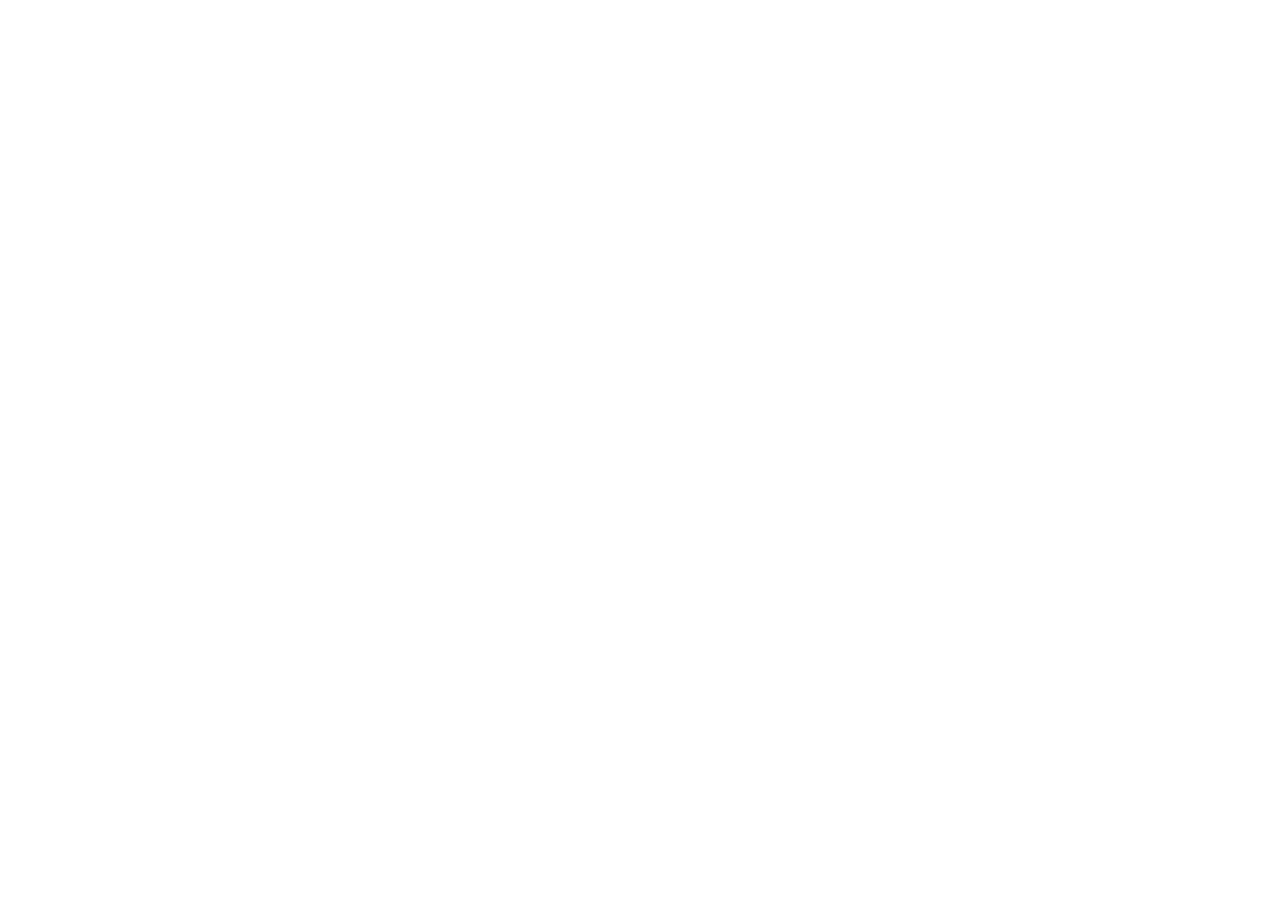
==== index.html @ 3f128efb "Add files via upload" ====
<!doctype html>
<html lang="en">
  <head>
    <meta charset="utf-8" />
    <meta name="viewport" content="width=device-width, initial-scale=1" />
    <title>Maine Action Wrestling — Writer Dashboard</title>
    <link rel="icon" type="image/x-icon" href="../favicon.ico?v=maw-logo-v4" />
    <link rel="apple-touch-icon" href="../favicon.png?v=maw-logo-v4" />
  </head>
  <body>
    <script>window.CMS_MANUAL_INIT = true;</script>
    <script src="https://unpkg.com/decap-cms@^3.0.0/dist/decap-cms.js"></script>
    <script>
      CMS.init({ config: {
        backend: { name: 'git-gateway', branch: 'main' },
        media_folder: 'assets/uploads',
        public_folder: '/assets/uploads',
        collections: [{
          name: 'articles', label: 'Articles', files: [{
            label: 'Published articles', name: 'articles', file: 'data/articles.json', fields: [{
              label: 'Articles', name: 'articles', widget: 'list', fields: [
                { label: 'Title', name: 'title', widget: 'string' },
                { label: 'Web address', name: 'slug', widget: 'string' },
                { label: 'Date', name: 'date', widget: 'datetime', format: 'YYYY-MM-DD', time_format: false },
                { label: 'Category', name: 'category', widget: 'string' },
                { label: 'Summary', name: 'excerpt', widget: 'text' },
                { label: 'Article', name: 'body', widget: 'markdown' }
              ]
            }]
          }]
        }]
      }});
    </script>
  </body>
</html>
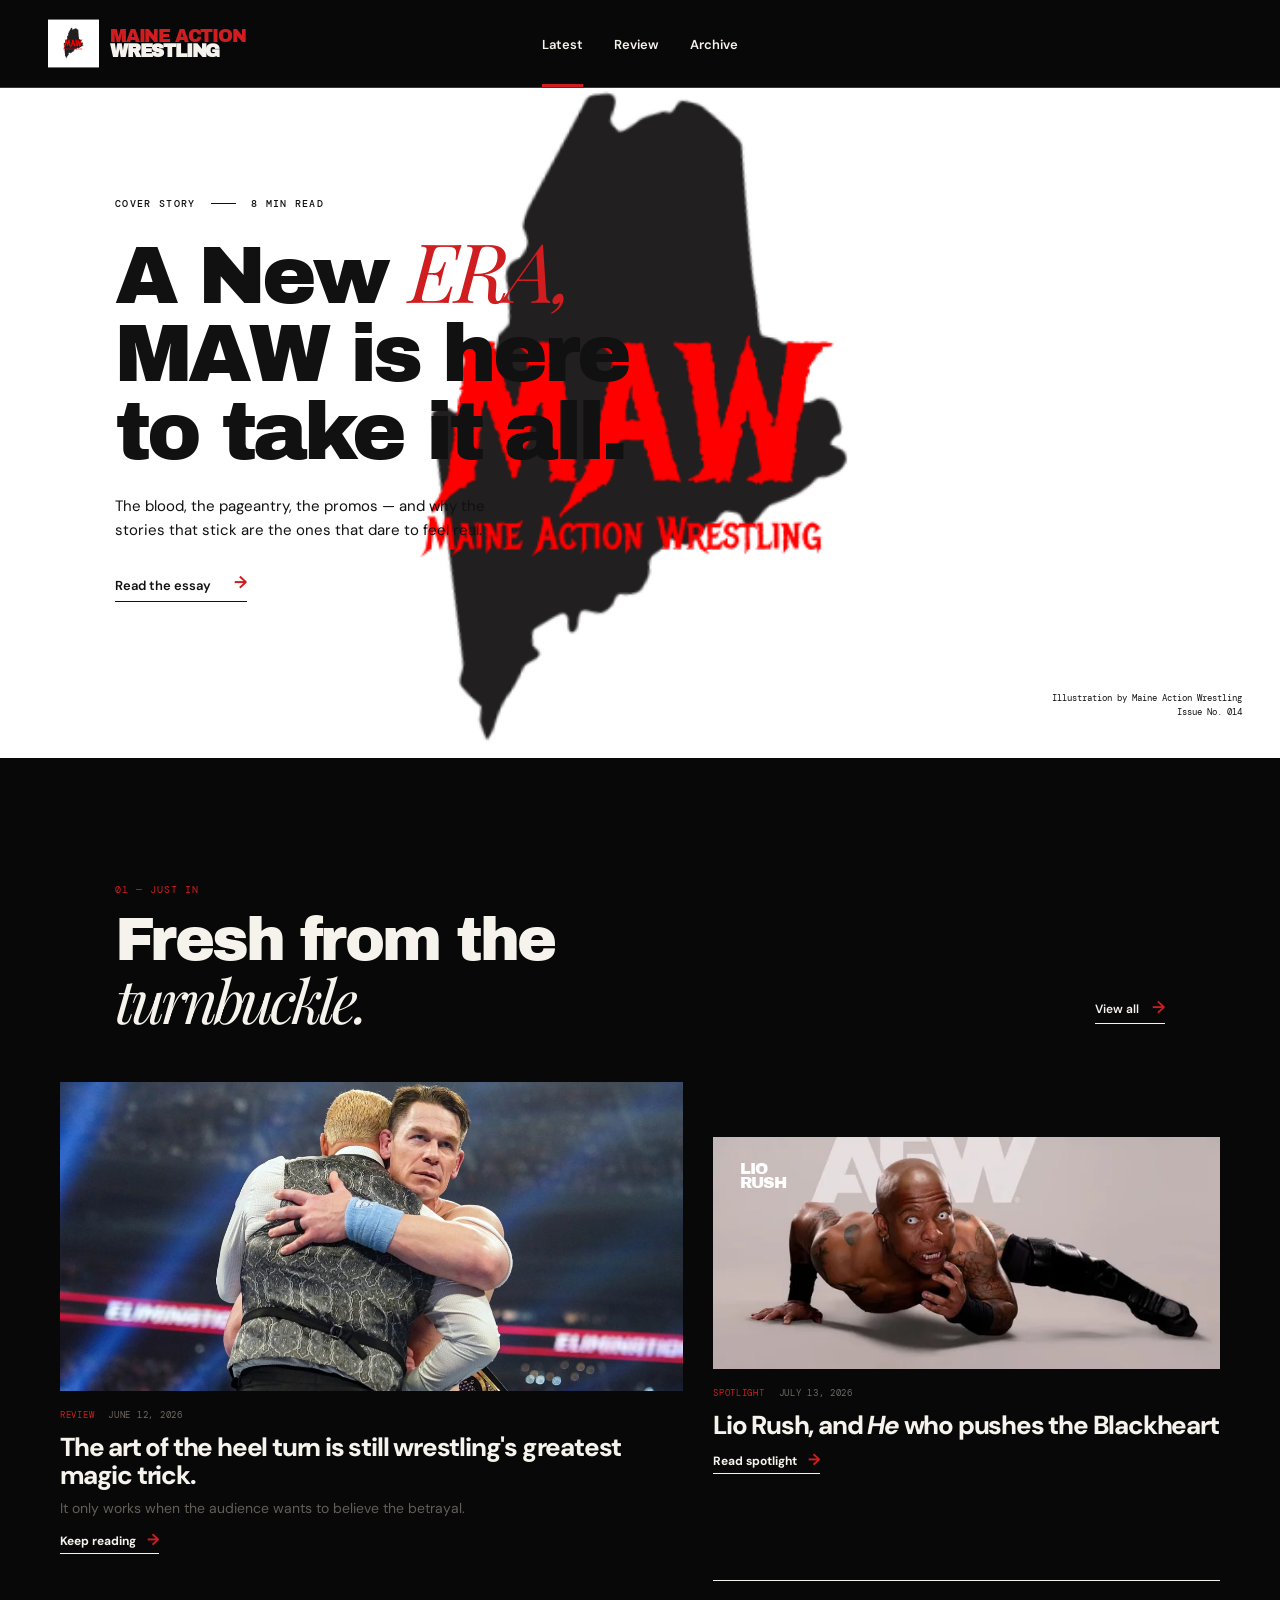
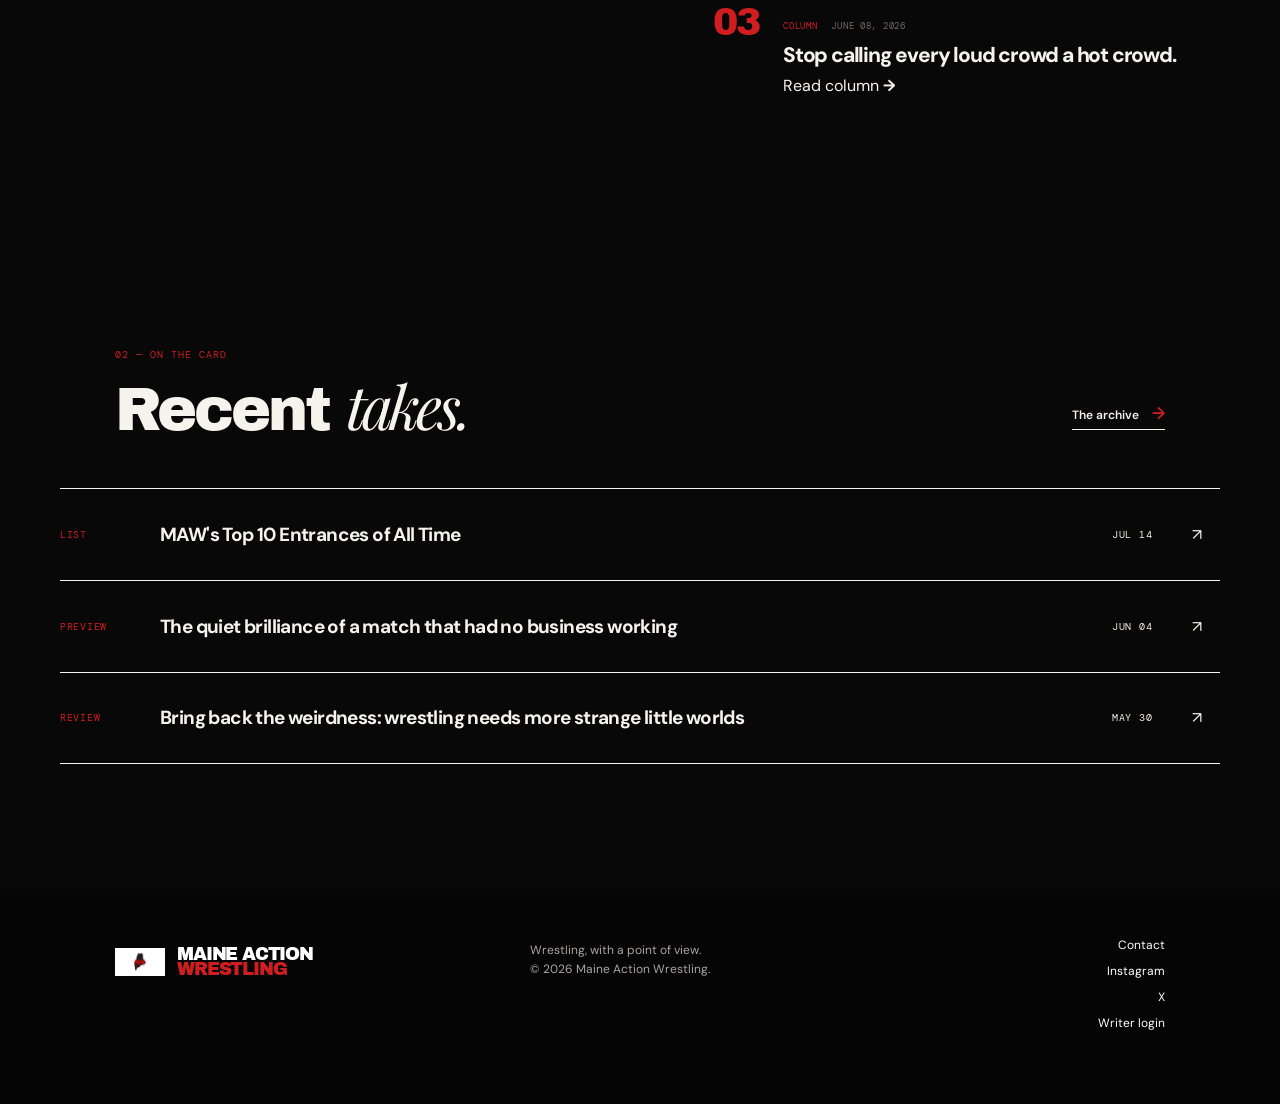
==== commit ffa91d65: "Add files via upload" ====
--- a/index.html
+++ b/index.html
@@ -1,35 +1,91 @@
 <!doctype html>
 <html lang="en">
   <head>
-    <meta charset="utf-8" />
-    <meta name="viewport" content="width=device-width, initial-scale=1" />
-    <title>Maine Action Wrestling — Writer Dashboard</title>
-    <link rel="icon" type="image/x-icon" href="../favicon.ico?v=maw-logo-v4" />
-    <link rel="apple-touch-icon" href="../favicon.png?v=maw-logo-v4" />
+    <meta charset="UTF-8" />
+    <meta name="viewport" content="width=device-width, initial-scale=1.0" />
+    <meta name="description" content="Maine Action Wrestling, a home for wrestling opinions, reactions, and long-form stories." />
+    <title>Maine Action Wrestling — Wrestling, with a point of view.</title>
+    <link rel="icon" type="image/x-icon" href="/favicon.ico?v=maw-logo-v4" />
+    <link rel="apple-touch-icon" href="/favicon.png?v=maw-logo-v4" />
+    <link rel="preconnect" href="https://fonts.googleapis.com" />
+    <link rel="preconnect" href="https://fonts.gstatic.com" crossorigin />
+    <link href="https://fonts.googleapis.com/css2?family=Archivo+Black&family=DM+Mono:wght@400;500&family=DM+Sans:opsz,wght@9..40,400;9..40,500;9..40,600;9..40,700&family=Playfair+Display:ital,wght@0,700;0,800;0,900;1,800&display=swap" rel="stylesheet" />
+    <script src="https://identity.netlify.com/v1/netlify-identity-widget.js"></script>
+    <link rel="stylesheet" href="style.css" />
   </head>
   <body>
-    <script>window.CMS_MANUAL_INIT = true;</script>
-    <script src="https://unpkg.com/decap-cms@^3.0.0/dist/decap-cms.js"></script>
+    <header class="site-header">
+      <a class="brand" href="#top" aria-label="Maine Action Wrestling home"><span class="logo-frame"><img src="maine-action-wrestling-logo.png" alt="Maine Action Wrestling logo" /></span><span>MAINE ACTION<br><b>WRESTLING</b></span></a>
+      <nav aria-label="Primary navigation">
+        <a class="active" href="#latest">Latest</a>
+        <a href="#review">Review</a>
+        <a href="articles.html">Archive</a>
+      </nav>
+      <button class="menu-btn" aria-label="Open menu"><span></span><span></span></button>
+    </header>
+
+    <main id="top">
+      <section class="hero" id="latest">
+        <div class="hero-art" aria-hidden="true">
+          <img class="hero-logo" src="maine-action-wrestling-logo.png" alt="" />
+          <div class="lights light-one"></div><div class="lights light-two"></div><div class="lights light-three"></div>
+          <div class="crowd"></div><div class="ring-rope rope-one"></div><div class="ring-rope rope-two"></div><div class="ring-rope rope-three"></div>
+          <div class="wrestler"><div class="head"></div><div class="body"></div><div class="arm arm-left"></div><div class="arm arm-right"></div></div>
+          <div class="hero-stamp">MAW<br><small>EST.<br>2024</small></div>
+        </div>
+        <div class="hero-copy">
+          <p class="eyebrow">Cover Story <span></span> 8 min read</p>
+        <h1>A New <em>ERA,</em><br>MAW is here<br>to take it all.</h1>
+          <p class="dek">The blood, the pageantry, the promos — and why the stories that stick are the ones that dare to feel real.</p>
+          <a class="read-link" href="#story">Read the essay <b>→</b></a>
+        </div>
+        <p class="photo-note">Illustration by Maine Action Wrestling<br>Issue No. 014</p>
+      </section>
+
+      <section class="section-head" id="review"><p>01 — JUST IN</p><h2>Fresh from the<br><em>turnbuckle.</em></h2><a href="#archive">View all <span>→</span></a></section>
+      <section class="story-grid" id="story">
+        <article class="story-card large-card">
+          <div class="card-image review-image"><img src="cena-review.webp" alt="John Cena embracing Cody Rhodes" /></div>
+          <div class="article-meta"><span>Review</span><span>June 12, 2026</span></div>
+          <h3>The art of the heel turn is still wrestling's greatest magic trick.</h3>
+          <p>It only works when the audience wants to believe the betrayal.</p>
+          <a href="#read">Keep reading <b>→</b></a>
+        </article>
+        <article class="story-card feature-card">
+          <div class="card-image reaction-image"><span class="image-label">LIO<br>RUSH</span><img src="lio-rush.webp" alt="Lio Rush" /></div>
+          <div class="article-meta"><span>Spotlight</span><span>July 13, 2026</span></div>
+          <h3><a href="article.html?article=Lio-Rush-and-He-who-pushes-the-Blackheart" style="color:inherit;text-decoration:none">Lio Rush, and <em>He</em> who pushes the Blackheart</a></h3>
+          <a href="article.html?article=Lio-Rush-and-He-who-pushes-the-Blackheart">Read spotlight <b>→</b></a>
+        </article>
+        <article class="story-card list-card">
+          <div class="number">03</div>
+          <div><div class="article-meta"><span>Column</span><span>June 08, 2026</span></div><h3>Stop calling every loud crowd a hot crowd.</h3><a href="#read">Read column <b>→</b></a></div>
+        </article>
+      </section>
+
+      <section class="section-head recent-head" id="archive"><p>02 — ON THE CARD</p><h2>Recent <em>takes.</em></h2><a href="articles.html">The archive <span>→</span></a></section>
+      <section class="recent-list">
+      <article><span class="tag">LIST</span><h3>MAW's Top 10 Entrances of All Time</h3><span class="date">JUL 14</span><a href="#read">↗</a></article>
+        <article><span class="tag">PREVIEW</span><h3>The quiet brilliance of a match that had no business working</h3><span class="date">JUN 04</span><a href="#read">↗</a></article>
+        <article><span class="tag">REVIEW</span><h3>Bring back the weirdness: wrestling needs more strange little worlds</h3><span class="date">MAY 30</span><a href="#read">↗</a></article>
+      </section>
+    </main>
+    <footer>
+      <div class="footer-brand"><a class="footer-logo-link" href="#top" aria-label="Back to the top"><img src="maine-action-wrestling-logo.png" alt="Maine Action Wrestling logo" /></a><a href="#top" aria-label="Back to the top">MAINE ACTION<br><span>WRESTLING</span></a></div>
+      <p>Wrestling, with a point of view.<br>© 2026 Maine Action Wrestling.</p>
+      <div><a href="mailto:maineactionwrestling@gmail.com">Contact</a><a href="https://www.instagram.com/maineactionwrestling/" target="_blank" rel="noopener noreferrer">Instagram</a><a href="https://x.com/MaineAWrestling" target="_blank" rel="noopener noreferrer">X</a><a href="admin/">Writer login</a></div>
+    </footer>
+    <script src="script.js"></script>
     <script>
-      CMS.init({ config: {
-        backend: { name: 'git-gateway', branch: 'main' },
-        media_folder: 'assets/uploads',
-        public_folder: '/assets/uploads',
-        collections: [{
-          name: 'articles', label: 'Articles', files: [{
-            label: 'Published articles', name: 'articles', file: 'data/articles.json', fields: [{
-              label: 'Articles', name: 'articles', widget: 'list', fields: [
-                { label: 'Title', name: 'title', widget: 'string' },
-                { label: 'Web address', name: 'slug', widget: 'string' },
-                { label: 'Date', name: 'date', widget: 'datetime', format: 'YYYY-MM-DD', time_format: false },
-                { label: 'Category', name: 'category', widget: 'string' },
-                { label: 'Summary', name: 'excerpt', widget: 'text' },
-                { label: 'Article', name: 'body', widget: 'markdown' }
-              ]
-            }]
-          }]
-        }]
-      }});
+      if (window.netlifyIdentity) {
+        window.netlifyIdentity.on('init', user => {
+          if (!user) {
+            window.netlifyIdentity.on('login', () => {
+              document.location.href = '/admin/';
+            });
+          }
+        });
+      }
     </script>
   </body>
 </html>
--- a/style.css
+++ b/style.css
@@ -0,0 +1,43 @@
+:root { --ink:#f6f3ed; --paper:#080808; --red:#cf1d20; --blue:#111111; --line:#3a3a3a; --mono:'DM Mono', monospace; --sans:'DM Sans', sans-serif; --display:'Archivo Black', sans-serif; --serif:'Playfair Display', serif; }
+.brand { display:flex; align-items:center; gap:11px; }
+.logo-frame { width:51px; height:51px; overflow:hidden; display:grid; place-items:center; }
+.brand img { width:51px; height:51px; object-fit:contain; transform:scale(1.65); }
+.brand b { color:var(--ink); }
+.footer-brand { display:flex; align-items:center; gap:12px; }
+.footer-logo-link { display:block; line-height:0; }
+.footer-brand img { width:50px; height:50px; object-fit:contain; }
+.article-header { max-width:1160px; }
+.back-link { font-size:13px; font-weight:700; border-bottom:1px solid var(--ink); padding-bottom:4px; }
+.article-index,.article-page { max-width:960px; margin:auto; padding:100px 24px 125px; }
+.article-index h1,.article-page h1 { margin:12px 0 50px; font:clamp(48px,7vw,85px)/.95 var(--display); letter-spacing:-4px; }
+.article-index h1 em { font-family:var(--serif); }
+.public-articles { border-top:2px solid var(--ink); }
+.public-article { padding:31px 0 34px; border-bottom:1px solid var(--line); }
+.public-article h2 { max-width:760px; margin:13px 0 11px; font:800 clamp(26px,4vw,43px)/1.02 var(--sans); letter-spacing:-2px; }
+.public-article>p:not(.article-meta) { max-width:590px; margin:0; color:#625e59; font-size:16px; line-height:1.5; }
+.article-page article { max-width:720px; }
+.article-page h1 { margin:15px 0 23px; }
+.article-excerpt { max-width:660px; margin:0 0 42px; font:24px/1.35 var(--serif); }
+.article-body { font-size:18px; line-height:1.7; }
+.article-body p { margin:0 0 24px; }
+.hero { background:#121212 !important; }
+.hero-art { background:radial-gradient(ellipse at 75% 43%, rgba(207,29,32,.72), transparent 24%), radial-gradient(ellipse at 55% 0%, #3a1012, transparent 45%), linear-gradient(125deg,#080808 0%,#26090b 48%,#101010 100%) !important; }
+.img-cobalt { background:linear-gradient(135deg,#050505,#471012 55%,#d0b6a5) !important; }
+.hero { background:#fff !important; color:#111 !important; }
+.hero-art { background:#fff !important; }
+.hero-art > div { display:none; }
+.hero-logo { position:absolute; inset:0; width:100%; height:100%; object-fit:contain; transform:scale(1.5); }
+.hero h1 { color:#111; }
+.hero h1 em { color:var(--red); }
+.hero .dek { color:#111; }
+.hero .read-link { color:#111; }
+.photo-note { color:#111 !important; }
+* { box-sizing:border-box; } html { scroll-behavior:smooth; } body { margin:0; background:var(--paper); color:var(--ink); font-family:var(--sans); } a { color:inherit; text-decoration:none; } .top-ticker { background:var(--ink); color:#fff; height:32px; display:flex; align-items:center; justify-content:center; gap:13px; font:10px var(--mono); letter-spacing:.11em; } .ticker-dot { width:6px; height:6px; border-radius:50%; background:var(--red); }
+.site-header { height:88px; max-width:1400px; margin:auto; display:flex; align-items:center; justify-content:space-between; padding:0 48px; border-bottom:1px solid var(--line); position:relative; } .brand,.footer-brand { font:18px/.82 var(--display); letter-spacing:-1.2px; position:relative; } .brand span,.footer-brand span { color:var(--red); } .brand i { display:inline-block; width:6px; height:6px; margin:0 0 13px 2px; background:var(--blue); border-radius:50%; } nav { display:flex; gap:31px; position:absolute; left:50%; transform:translateX(-50%); } nav a { padding:35px 0 31px; font-size:13px; font-weight:600; } nav a.active { border-bottom:3px solid var(--red); } .subscribe-btn { border:0; background:var(--red); color:#fff; padding:12px 17px; font:600 12px var(--sans); cursor:pointer; } .subscribe-btn span { font-size:16px; margin-left:10px; } .menu-btn { display:none; }
+.hero { height:670px; max-width:1400px; margin:auto; position:relative; overflow:hidden; background:#151324; color:#fff; } .hero-art { position:absolute; inset:0; overflow:hidden; background:radial-gradient(ellipse at 75% 43%, rgba(244,49,60,.65), transparent 24%), radial-gradient(ellipse at 55% 0%, #5d256b, transparent 45%), linear-gradient(125deg,#14122e 0%,#25112c 48%,#120f21 100%); } .lights { position:absolute; width:60%; height:55%; filter:blur(28px); opacity:.8; transform:rotate(-25deg); } .light-one { left:28%; top:-31%; background:linear-gradient(transparent 30%, rgba(245,65,37,.7)); } .light-two { left:51%; top:5%; background:linear-gradient(transparent 30%, rgba(94,70,255,.55)); } .light-three { right:-20%; top:10%; background:linear-gradient(transparent 35%, rgba(231,52,52,.55)); transform:rotate(30deg); } .crowd { position:absolute; bottom:0; height:38%; width:100%; background:radial-gradient(ellipse at 15% 85%,#241624 0 2%,transparent 3%),radial-gradient(ellipse at 25% 76%,#301e31 0 2%,transparent 3%),radial-gradient(ellipse at 46% 87%,#332437 0 2%,transparent 3%),radial-gradient(ellipse at 80% 77%,#2d1f32 0 2%,transparent 3%),linear-gradient(0deg,#08080e,#17101b); background-size:55px 42px,70px 54px,58px 41px,64px 51px,auto; opacity:.95; } .ring-rope { position:absolute; left:-4%; width:110%; height:7px; background:linear-gradient(0deg,#dfd4d0,#fff 42%,#8a777d); transform:rotate(-2.5deg); box-shadow:0 2px 3px #0008; z-index:2; } .rope-one { top:42%; } .rope-two { top:58%; } .rope-three { top:75%; } .wrestler { position:absolute; right:24%; bottom:9%; width:200px; height:420px; z-index:1; filter:drop-shadow(17px 11px 11px #000a); } .head { position:absolute; width:75px; height:94px; border-radius:43% 43% 38% 40%; left:59px; top:0; background:linear-gradient(90deg,#241627,#e58877 70%,#5e2633); } .body { position:absolute; width:145px; height:260px; left:25px; top:77px; border-radius:47% 53% 15% 17%; background:linear-gradient(90deg,#17131c,#593047 45%,#c76c63 80%,#301c2b); transform:skew(-6deg); } .arm { position:absolute; background:linear-gradient(90deg,#291827,#d17970,#512337); width:47px; height:250px; border-radius:30px; top:105px; } .arm-left { left:10px; transform:rotate(25deg); }.arm-right { right:0; transform:rotate(-33deg); } .hero-stamp { position:absolute; right:35px; top:35px; width:66px; height:66px; border:1px solid #fff8; border-radius:50%; display:grid; place-content:center; text-align:center; font:14px var(--display); line-height:.8; transform:rotate(12deg); }.hero-stamp small { font:7px var(--mono); }
+.hero-copy { position:relative; z-index:4; width:55%; padding:99px 0 0 9%; }.eyebrow { text-transform:uppercase; font:10px var(--mono); letter-spacing:.13em; font-weight:500; }.eyebrow span { display:inline-block; height:1px; width:25px; margin:0 8px 3px; background:currentColor; }.hero h1 { font:clamp(50px,6.4vw,94px)/.95 var(--display); letter-spacing:-4px; margin:21px 0 25px; }.hero h1 em,.section-head h2 em,.manifesto h2 em { font-family:var(--serif); letter-spacing:-4px; }.dek { max-width:405px; font-size:15px; line-height:1.55; color:#ede9e5; }.read-link { display:inline-flex; gap:23px; margin-top:20px; padding-bottom:7px; border-bottom:1px solid currentColor; font-size:13px; font-weight:600; }.read-link b { color:var(--red); font-size:17px; line-height:11px; }.photo-note { position:absolute; z-index:3; right:38px; bottom:30px; text-align:right; color:#fff9; font:9px/1.5 var(--mono); }
+.signal-strip { max-width:1400px; margin:auto; padding:21px 9%; display:flex; justify-content:space-between; align-items:center; border-bottom:1px solid var(--line); }.signal-strip p { margin:0; font-size:13px; }.signal-strip p b { font:10px var(--mono); color:var(--red); letter-spacing:.1em; margin-right:19px; }.signal-strip a,.section-head>a { font:600 12px var(--sans); }.signal-strip span,.section-head>a span { color:var(--red); font-size:17px; margin-left:10px; }
+.section-head { max-width:1400px; margin:0 auto; padding:115px 9% 48px; position:relative; }.section-head p { font:10px var(--mono); color:var(--red); letter-spacing:.1em; }.section-head h2 { margin:15px 0 0; font:clamp(38px,4.7vw,65px)/.98 var(--display); letter-spacing:-3px; }.section-head>a { position:absolute; right:9%; bottom:58px; border-bottom:1px solid var(--ink); padding-bottom:5px; }
+.story-grid { max-width:1160px; margin:auto; display:grid; grid-template-columns:1.18fr .96fr; gap:30px; padding-bottom:130px; }.story-card h3 { font:800 26px/1.07 var(--sans); letter-spacing:-1.2px; margin:13px 0 9px; }.story-card p { font-size:14px; color:#625e59; margin:0 0 12px; }.story-card>a { font-size:12px; font-weight:700; border-bottom:1px solid; padding-bottom:4px; }.story-card>a b { color:var(--red); font-size:16px; margin-left:8px; }.card-image { height:309px; overflow:hidden; position:relative; }.img-cobalt { background:linear-gradient(135deg,#0e1872,#2738cc 55%,#f2c5a1); }.image-label { position:absolute; z-index:2; left:27px; top:25px; color:#fff; font:16px/.9 var(--display); letter-spacing:-1px; }.abstract-face { position:absolute; width:245px; height:330px; right:14%; bottom:-47px; background:radial-gradient(ellipse at 54% 18%,#f9e5d1 0 11%,transparent 11.5%), radial-gradient(ellipse at 53% 43%,#e89166 0 28%,transparent 28.5%), linear-gradient(55deg,transparent 45%,#15133d 45% 58%,transparent 58%); border-radius:45% 45% 35% 35%; transform:rotate(-10deg); }.review-image img,.reaction-image img { width:100%; height:100%; display:block; object-fit:cover; object-position:center; }.feature-card { padding-top:55px; }.feature-card .card-image { height:232px; }.img-red { background:var(--red); }.poster-text { position:absolute; left:29px; top:34px; color:#fff; font:44px/.8 var(--display); letter-spacing:-3px; }.poster-text i { font:43px var(--serif); letter-spacing:-3px; }.stripe { width:180px; height:290px; background:var(--blue); transform:rotate(36deg); position:absolute; right:59px; top:-20px; box-shadow:38px 0 #efc12d; }.article-meta { display:flex; gap:14px; margin-top:18px; text-transform:uppercase; color:#6f6b64; font:9px var(--mono); letter-spacing:.08em; }.article-meta span:first-child { color:var(--red); }.list-card { display:flex; gap:24px; grid-column:2; border-top:1px solid var(--ink); padding-top:21px; align-self:start; }.list-card .number { color:var(--red); font:38px var(--display); letter-spacing:-2px; }.list-card h3 { font-size:21px; margin-top:12px; }
+.manifesto { background:var(--blue); color:#fff; min-height:570px; padding:112px max(9%,calc((100% - 1140px)/2)); position:relative; overflow:hidden; }.manifesto:after { content:'R'; font:600px var(--serif); color:#fff1; position:absolute; right:3%; top:-130px; }.manifesto>* { position:relative; z-index:1; }.manifesto-mark { position:absolute; left:8%; top:35px; font:150px var(--serif); color:var(--red); }.manifesto h2 { font:clamp(46px,5.5vw,79px)/.95 var(--display); letter-spacing:-4px; margin:19px 0 25px; }.manifesto>p:not(.eyebrow) { max-width:425px; font-size:16px; line-height:1.55; color:#e4e6ff; }.manifesto .read-link b { color:#ffbd3d; }.recent-head { padding-top:112px; }.recent-list { max-width:1160px; margin:auto; padding-bottom:125px; }.recent-list article { display:grid; grid-template-columns:100px 1fr 80px 28px; align-items:center; border-top:1px solid var(--ink); min-height:92px; }.recent-list article:last-child { border-bottom:1px solid var(--ink); }.tag,.date { font:10px var(--mono); letter-spacing:.07em; }.tag { color:var(--red); }.recent-list h3 { font-size:19px; letter-spacing:-.6px; margin:0; }.recent-list>a { font-size:22px; } footer { background:#050505; color:#fff; min-height:215px; padding:48px max(9%,calc((100% - 1140px)/2)); display:flex; align-items:flex-start; justify-content:space-between; } footer p { margin:4px 0 0 -170px; color:#aaa6a0; font-size:12px; line-height:1.6; } footer>div:last-child { display:flex; flex-direction:column; gap:10px; font-size:12px; text-align:right; }
+@media (max-width:800px) { .site-header { height:70px; padding:0 22px; position:relative; z-index:10; }.top-ticker { font-size:8px; }.subscribe-btn,nav { display:none; } nav.open { display:flex; position:absolute; z-index:20; top:69px; left:0; right:0; margin:0; padding:15px 24px 20px; flex-direction:column; gap:0; background:var(--paper); border-bottom:1px solid var(--line); transform:none; } nav.open a { padding:12px 0; } nav.open a.active { border-bottom:0; color:var(--red); }.menu-btn { display:block; border:0; background:transparent; width:34px; }.menu-btn span { display:block; width:22px; height:2px; background:var(--ink); margin:5px; }.hero { height:620px; }.hero-copy { padding:65px 25px; width:100%; }.hero h1 { font-size:57px; }.hero-art { opacity:.78; }.wrestler { right:-11%; transform:scale(.85); transform-origin:bottom; }.photo-note,.hero-stamp { display:none; }.signal-strip { padding:19px 24px; }.signal-strip p { max-width:210px; line-height:1.4; }.signal-strip p b { display:block; margin-bottom:7px; }.section-head { padding:75px 24px 32px; }.section-head>a { right:24px; bottom:38px; }.story-grid { display:block; padding:0 24px 80px; }.story-card { margin-bottom:49px; }.feature-card { padding-top:0; }.list-card { display:flex; }.card-image { height:270px; }.manifesto { padding:82px 24px; min-height:520px; }.manifesto-mark { left:22px; }.recent-head { padding-top:75px; }.recent-list { padding:0 24px 80px; }.recent-list article { grid-template-columns:66px 1fr 25px; gap:8px; padding:18px 0; }.recent-list .date { display:none; }.recent-list h3 { font-size:17px; } footer { padding:40px 24px; display:block; } footer p { margin:20px 0; } footer>div:last-child { text-align:left; } }
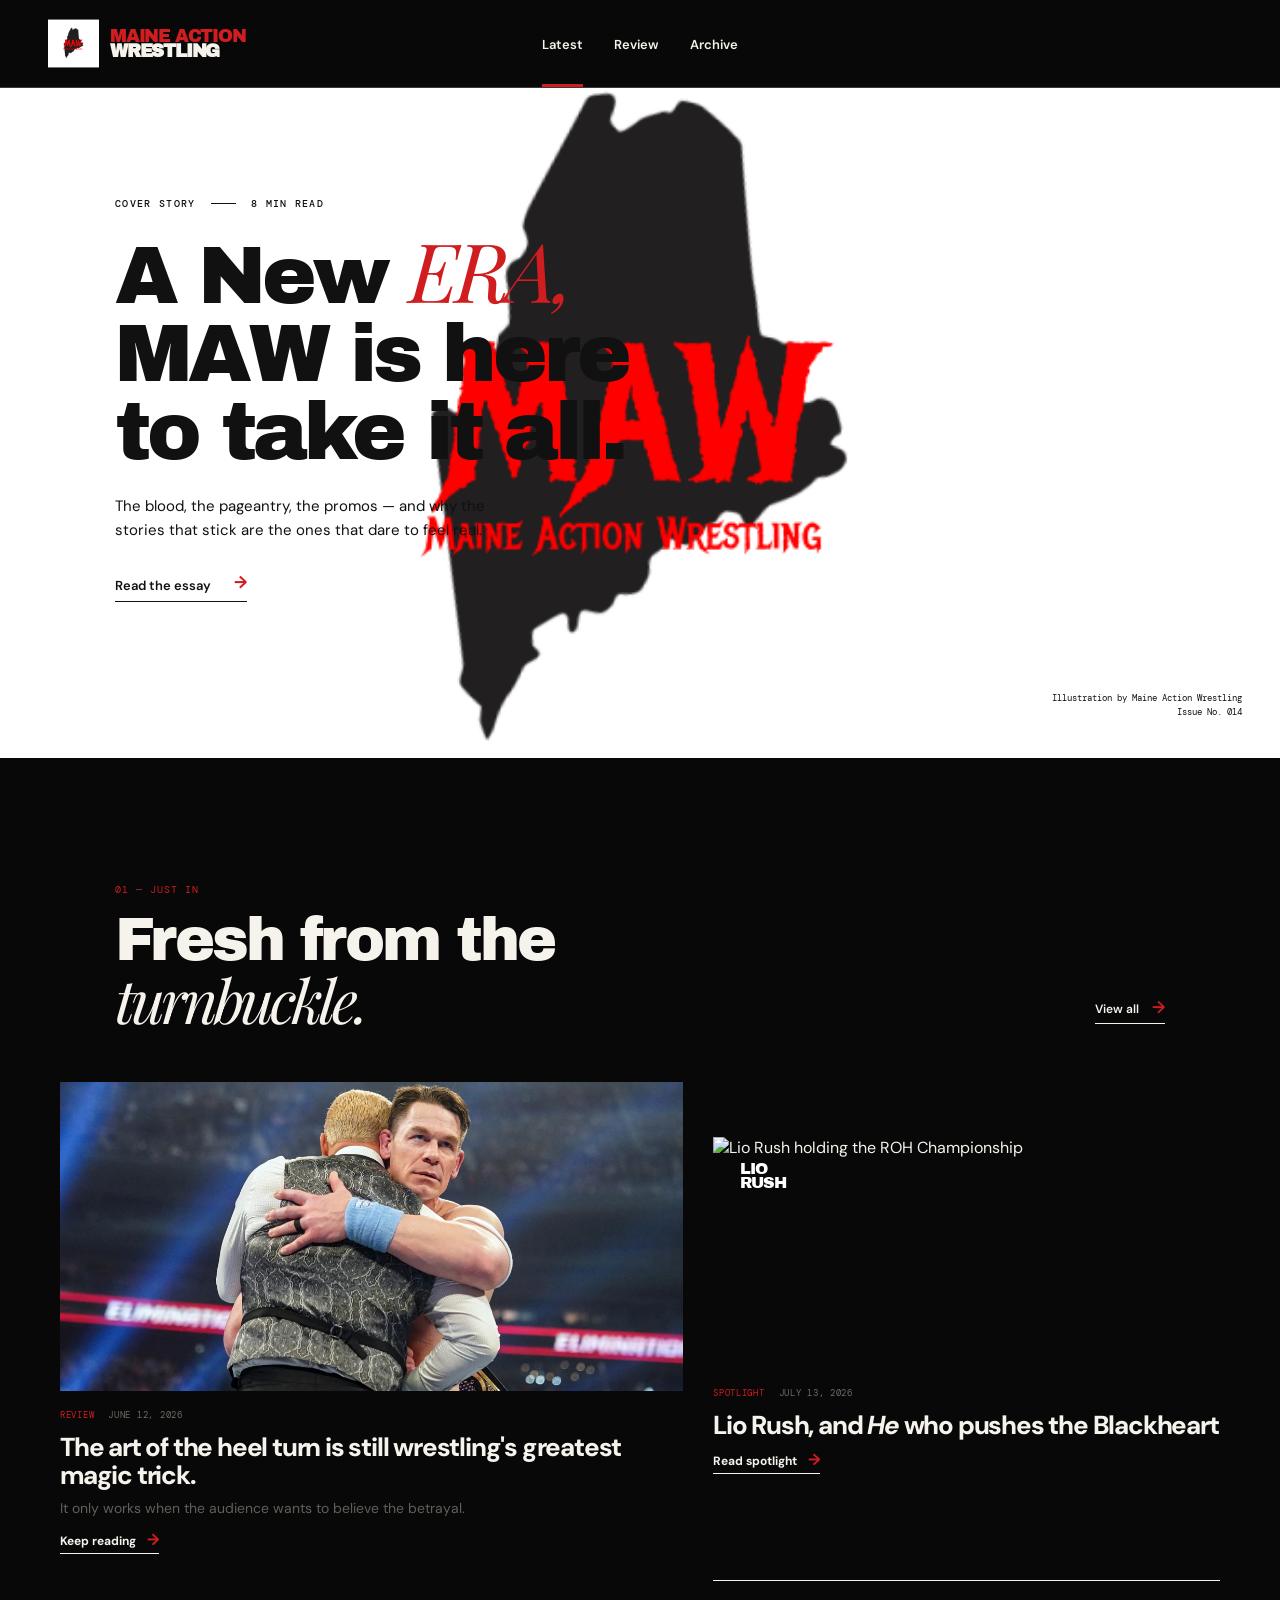
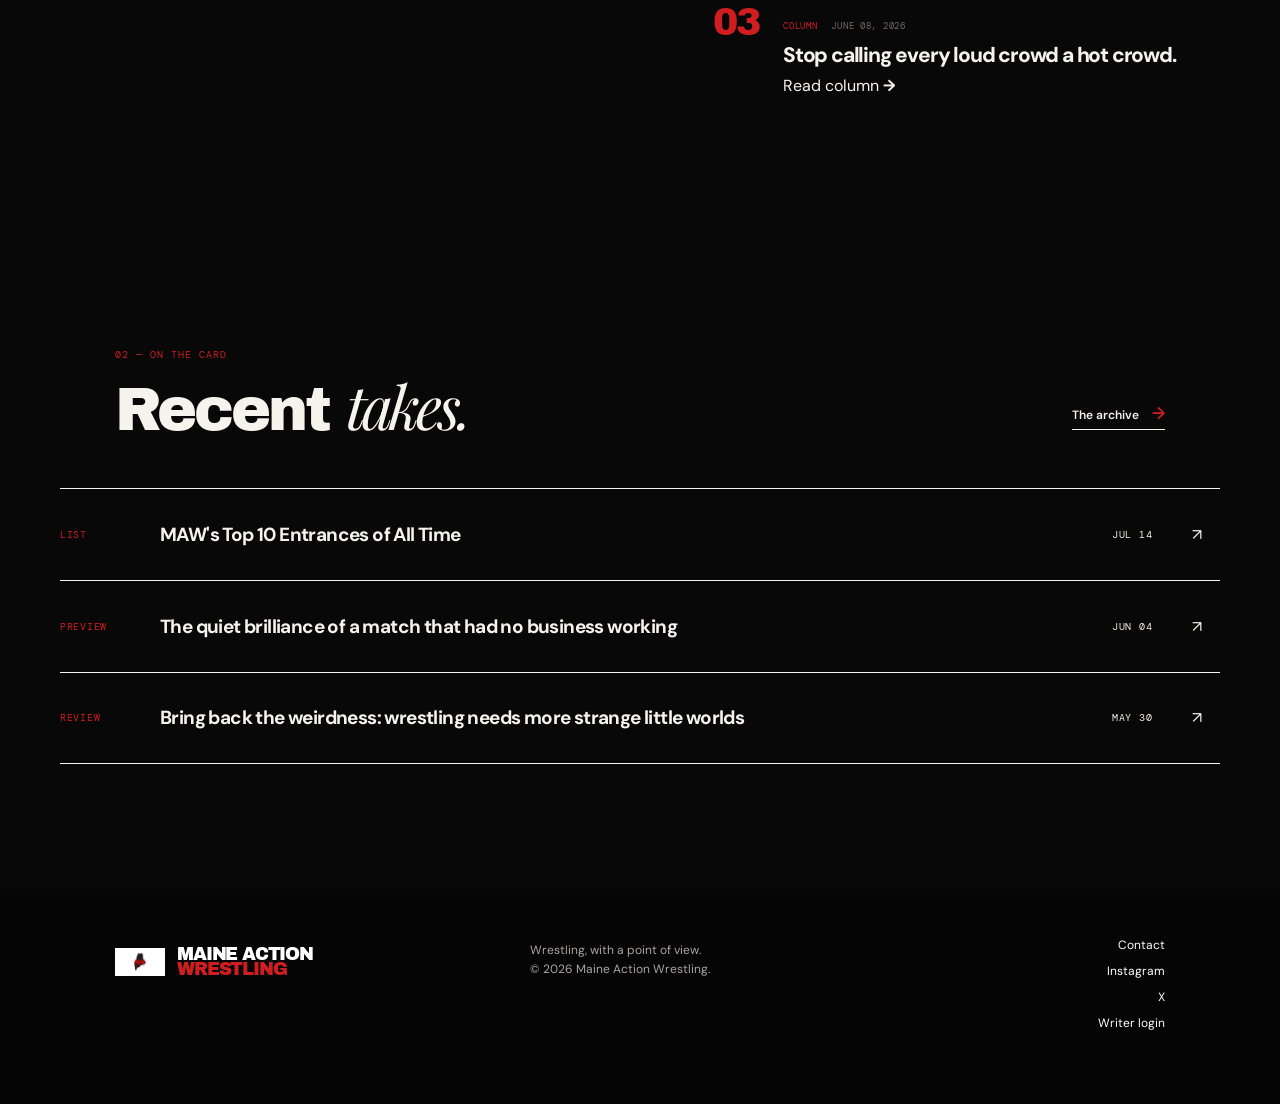
==== commit 117424f9: "Add files via upload" ====
--- a/index.html
+++ b/index.html
@@ -52,7 +52,7 @@
           <a href="#read">Keep reading <b>→</b></a>
         </article>
         <article class="story-card feature-card">
-          <div class="card-image reaction-image"><span class="image-label">LIO<br>RUSH</span><img src="lio-rush.webp" alt="Lio Rush" /></div>
+          <div class="card-image reaction-image"><span class="image-label">LIO<br>RUSH</span><img src="assets/uploads/lio-rush-spotlight.jpeg" alt="Lio Rush holding the ROH Championship" /></div>
           <div class="article-meta"><span>Spotlight</span><span>July 13, 2026</span></div>
           <h3><a href="article.html?article=Lio-Rush-and-He-who-pushes-the-Blackheart" style="color:inherit;text-decoration:none">Lio Rush, and <em>He</em> who pushes the Blackheart</a></h3>
           <a href="article.html?article=Lio-Rush-and-He-who-pushes-the-Blackheart">Read spotlight <b>→</b></a>
--- a/style.css
+++ b/style.css
@@ -20,6 +20,8 @@
 .article-excerpt { max-width:660px; margin:0 0 42px; font:24px/1.35 var(--serif); }
 .article-body { font-size:18px; line-height:1.7; }
 .article-body p { margin:0 0 24px; }
+.article-image { margin:0 0 30px; }
+.article-image img { display:block; width:100%; height:auto; }
 .hero { background:#121212 !important; }
 .hero-art { background:radial-gradient(ellipse at 75% 43%, rgba(207,29,32,.72), transparent 24%), radial-gradient(ellipse at 55% 0%, #3a1012, transparent 45%), linear-gradient(125deg,#080808 0%,#26090b 48%,#101010 100%) !important; }
 .img-cobalt { background:linear-gradient(135deg,#050505,#471012 55%,#d0b6a5) !important; }
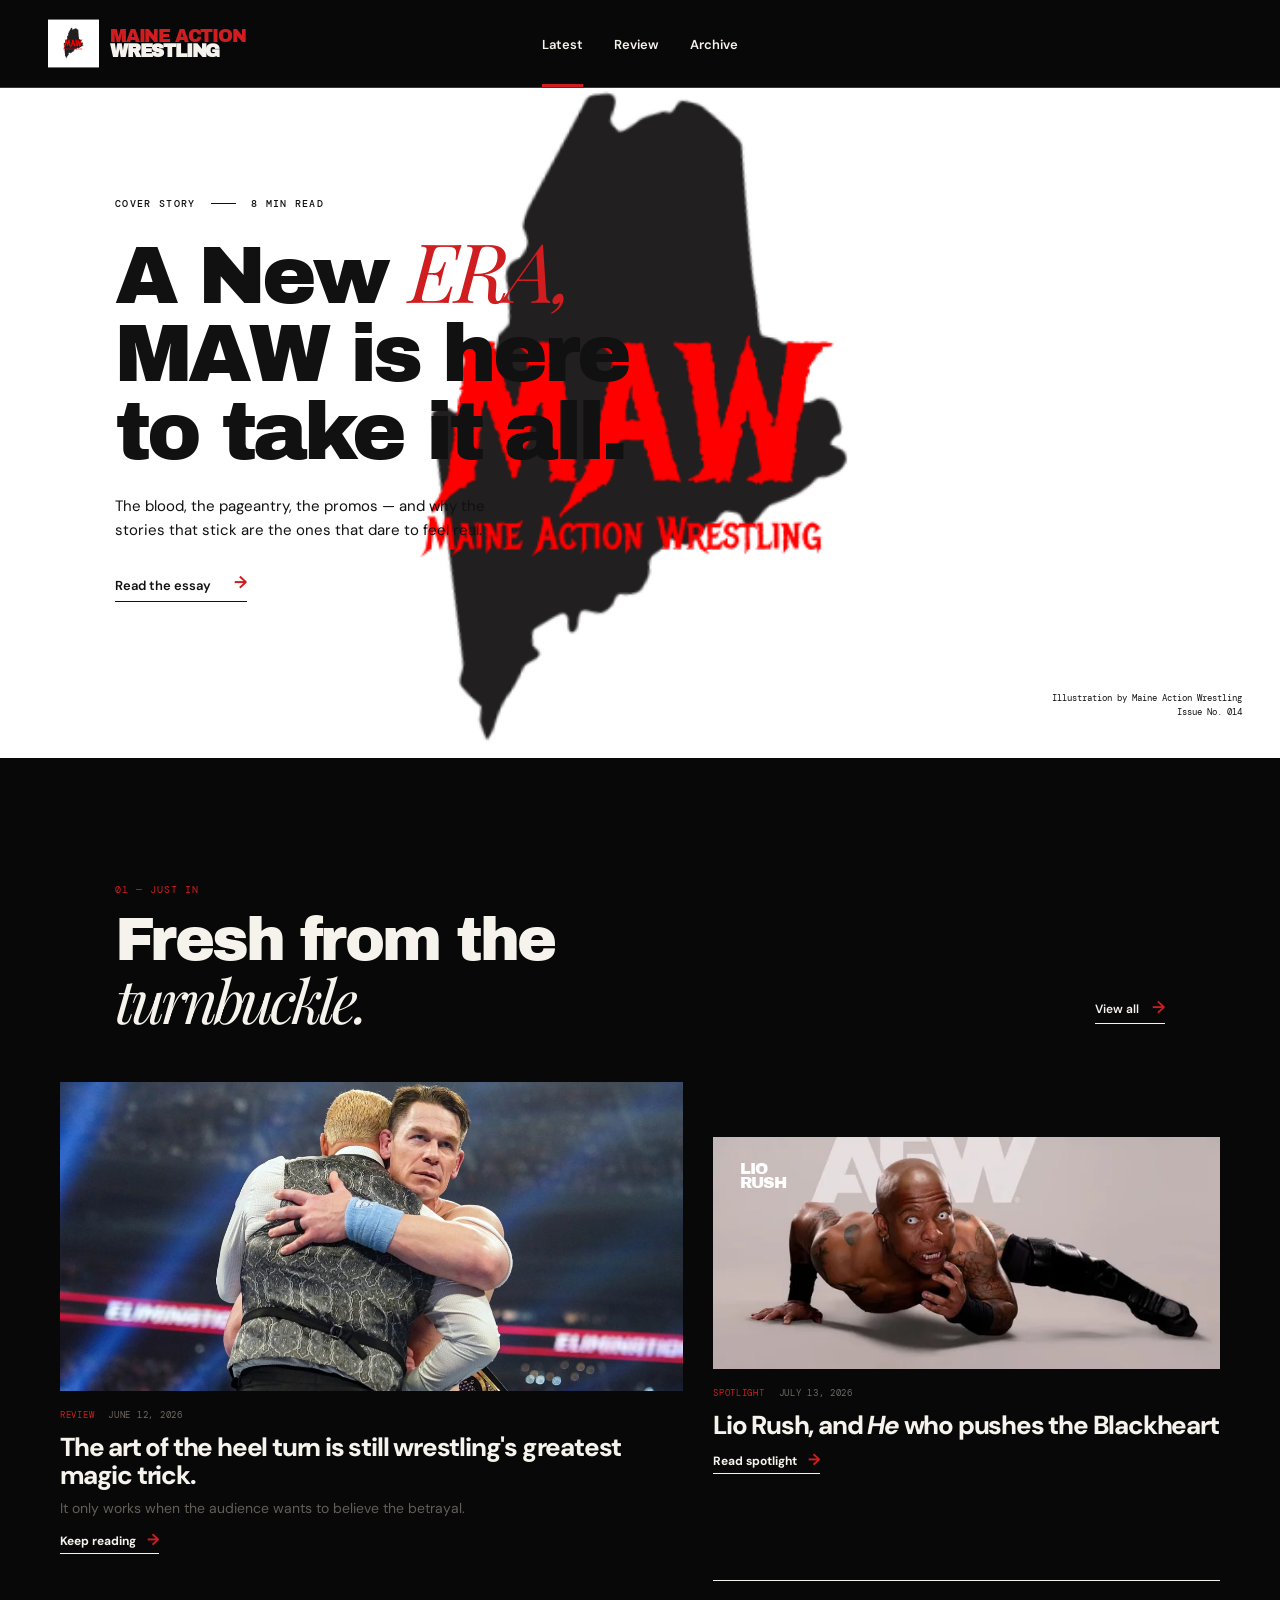
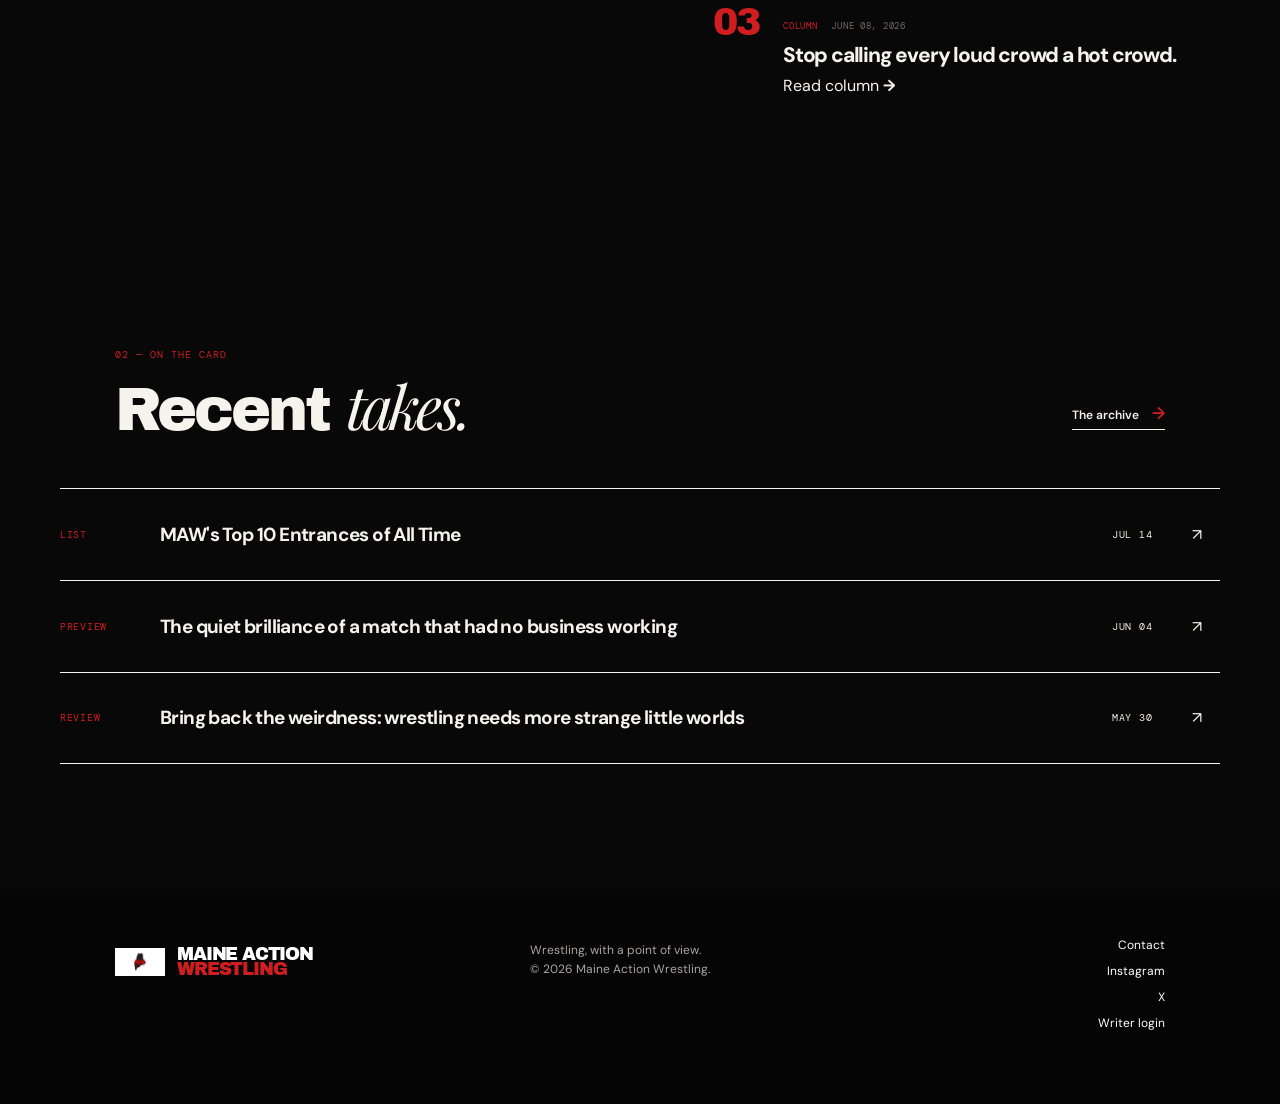
==== commit e68b7e49: "Add files via upload" ====
--- a/index.html
+++ b/index.html
@@ -52,7 +52,7 @@
           <a href="#read">Keep reading <b>→</b></a>
         </article>
         <article class="story-card feature-card">
-          <div class="card-image reaction-image"><span class="image-label">LIO<br>RUSH</span><img src="assets/uploads/lio-rush-spotlight.jpeg" alt="Lio Rush holding the ROH Championship" /></div>
+          <div class="card-image reaction-image"><span class="image-label">LIO<br>RUSH</span><img src="lio-rush.webp" alt="Lio Rush" /></div>
           <div class="article-meta"><span>Spotlight</span><span>July 13, 2026</span></div>
           <h3><a href="article.html?article=Lio-Rush-and-He-who-pushes-the-Blackheart" style="color:inherit;text-decoration:none">Lio Rush, and <em>He</em> who pushes the Blackheart</a></h3>
           <a href="article.html?article=Lio-Rush-and-He-who-pushes-the-Blackheart">Read spotlight <b>→</b></a>
--- a/style.css
+++ b/style.css
@@ -21,7 +21,7 @@
 .article-body { font-size:18px; line-height:1.7; }
 .article-body p { margin:0 0 24px; }
 .article-image { margin:0 0 30px; }
-.article-image img { display:block; width:100%; height:auto; }
+.article-image img { display:block; width:auto; max-width:100%; height:auto; }
 .hero { background:#121212 !important; }
 .hero-art { background:radial-gradient(ellipse at 75% 43%, rgba(207,29,32,.72), transparent 24%), radial-gradient(ellipse at 55% 0%, #3a1012, transparent 45%), linear-gradient(125deg,#080808 0%,#26090b 48%,#101010 100%) !important; }
 .img-cobalt { background:linear-gradient(135deg,#050505,#471012 55%,#d0b6a5) !important; }
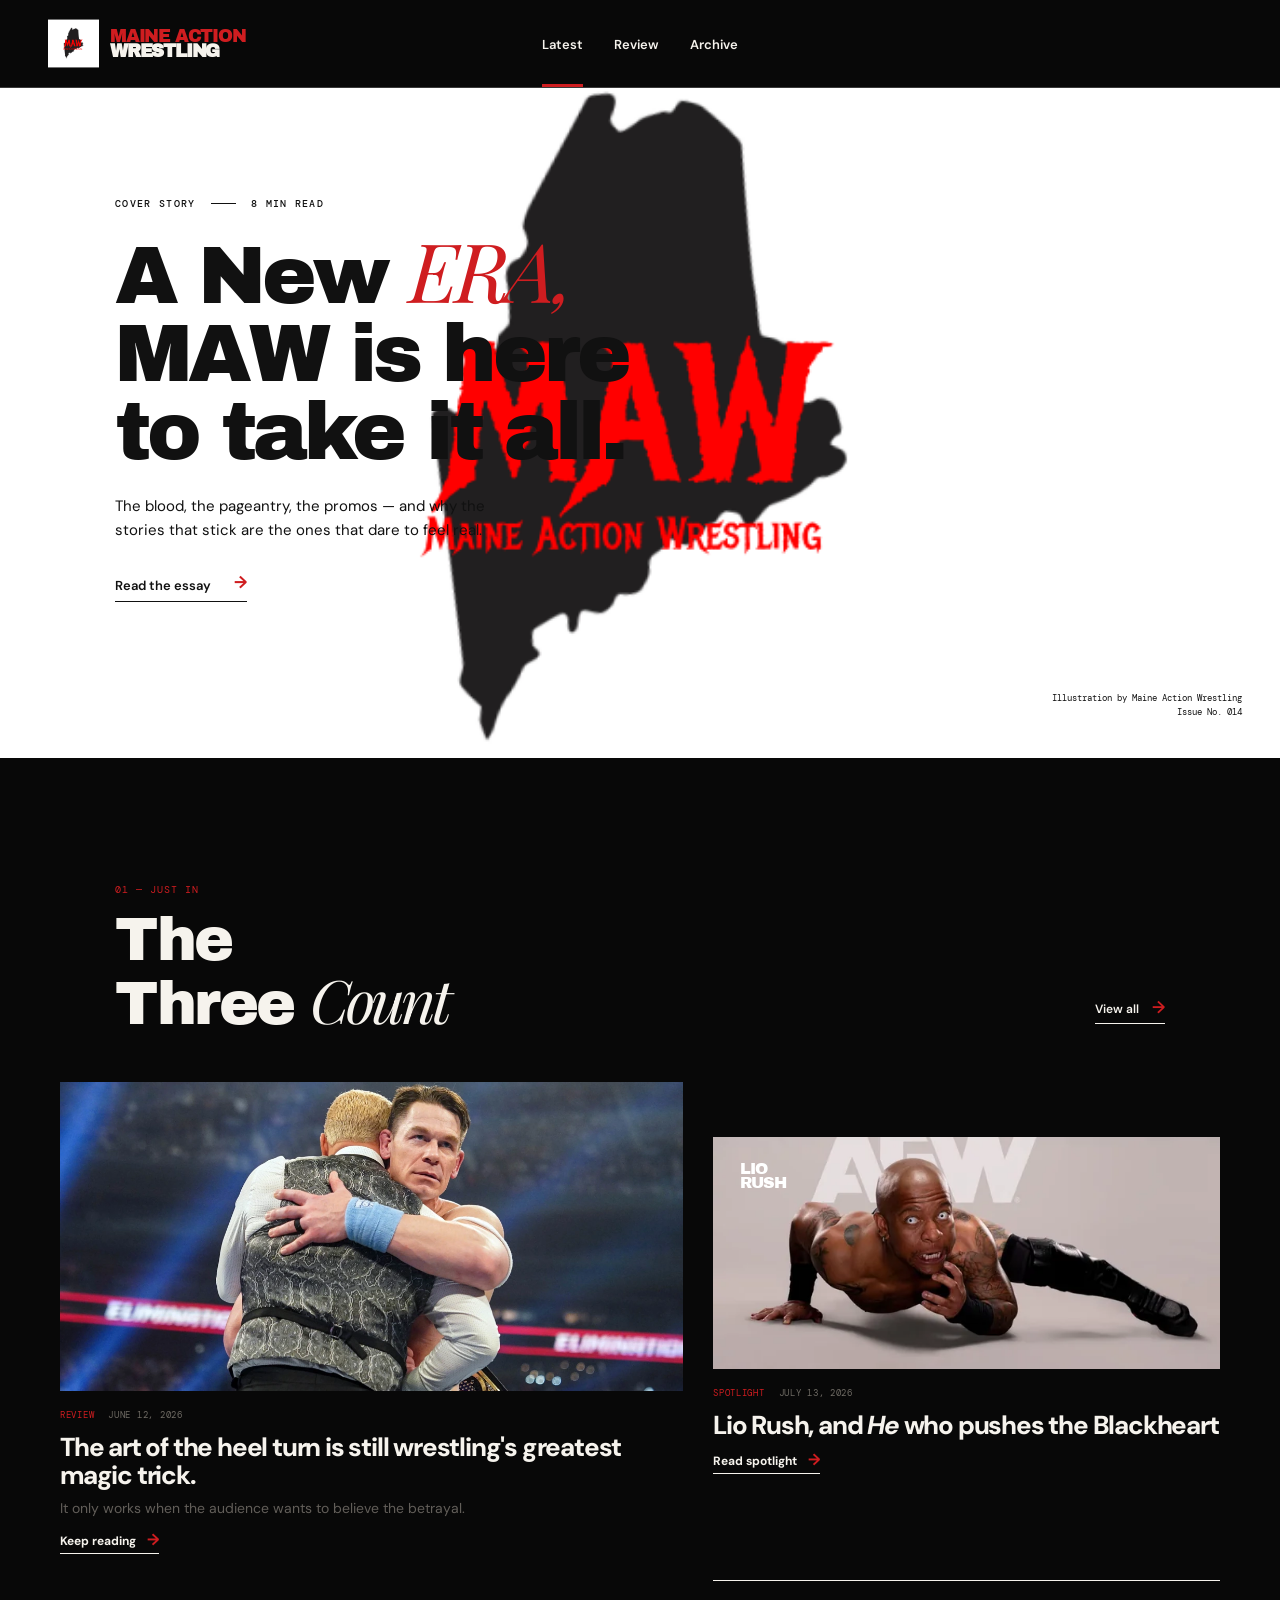
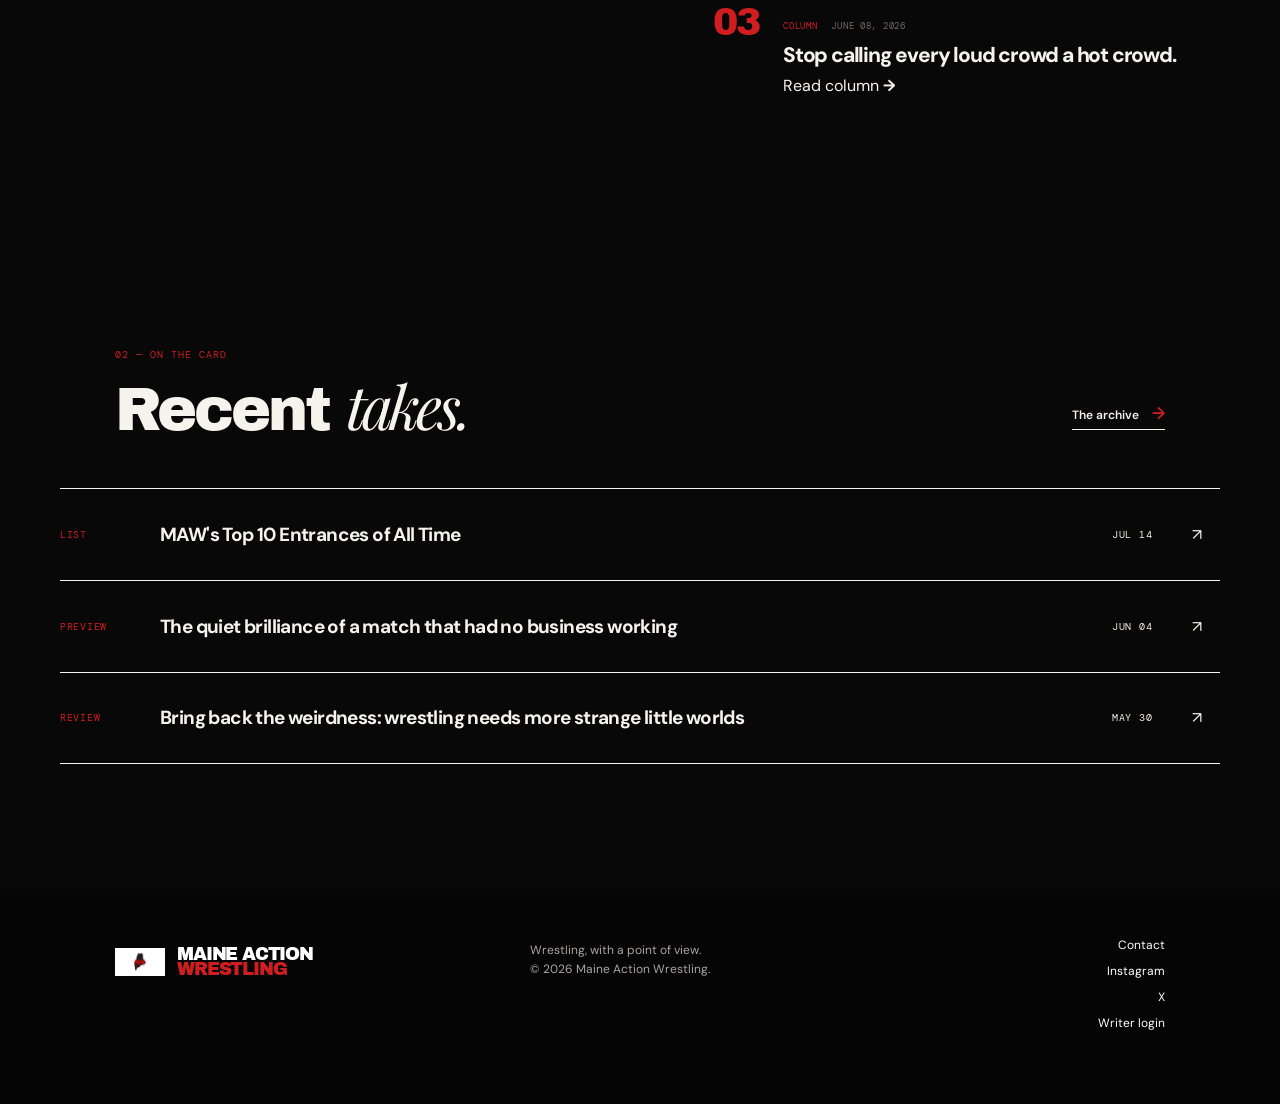
==== commit c45f6d3e: "Add files via upload" ====
--- a/index.html
+++ b/index.html
@@ -42,7 +42,7 @@
         <p class="photo-note">Illustration by Maine Action Wrestling<br>Issue No. 014</p>
       </section>
 
-      <section class="section-head" id="review"><p>01 — JUST IN</p><h2>Fresh from the<br><em>turnbuckle.</em></h2><a href="#archive">View all <span>→</span></a></section>
+      <section class="section-head" id="review"><p>01 — JUST IN</p><h2>The<br>Three <em>Count</em></h2><a href="#archive">View all <span>→</span></a></section>
       <section class="story-grid" id="story">
         <article class="story-card large-card">
           <div class="card-image review-image"><img src="cena-review.webp" alt="John Cena embracing Cody Rhodes" /></div>
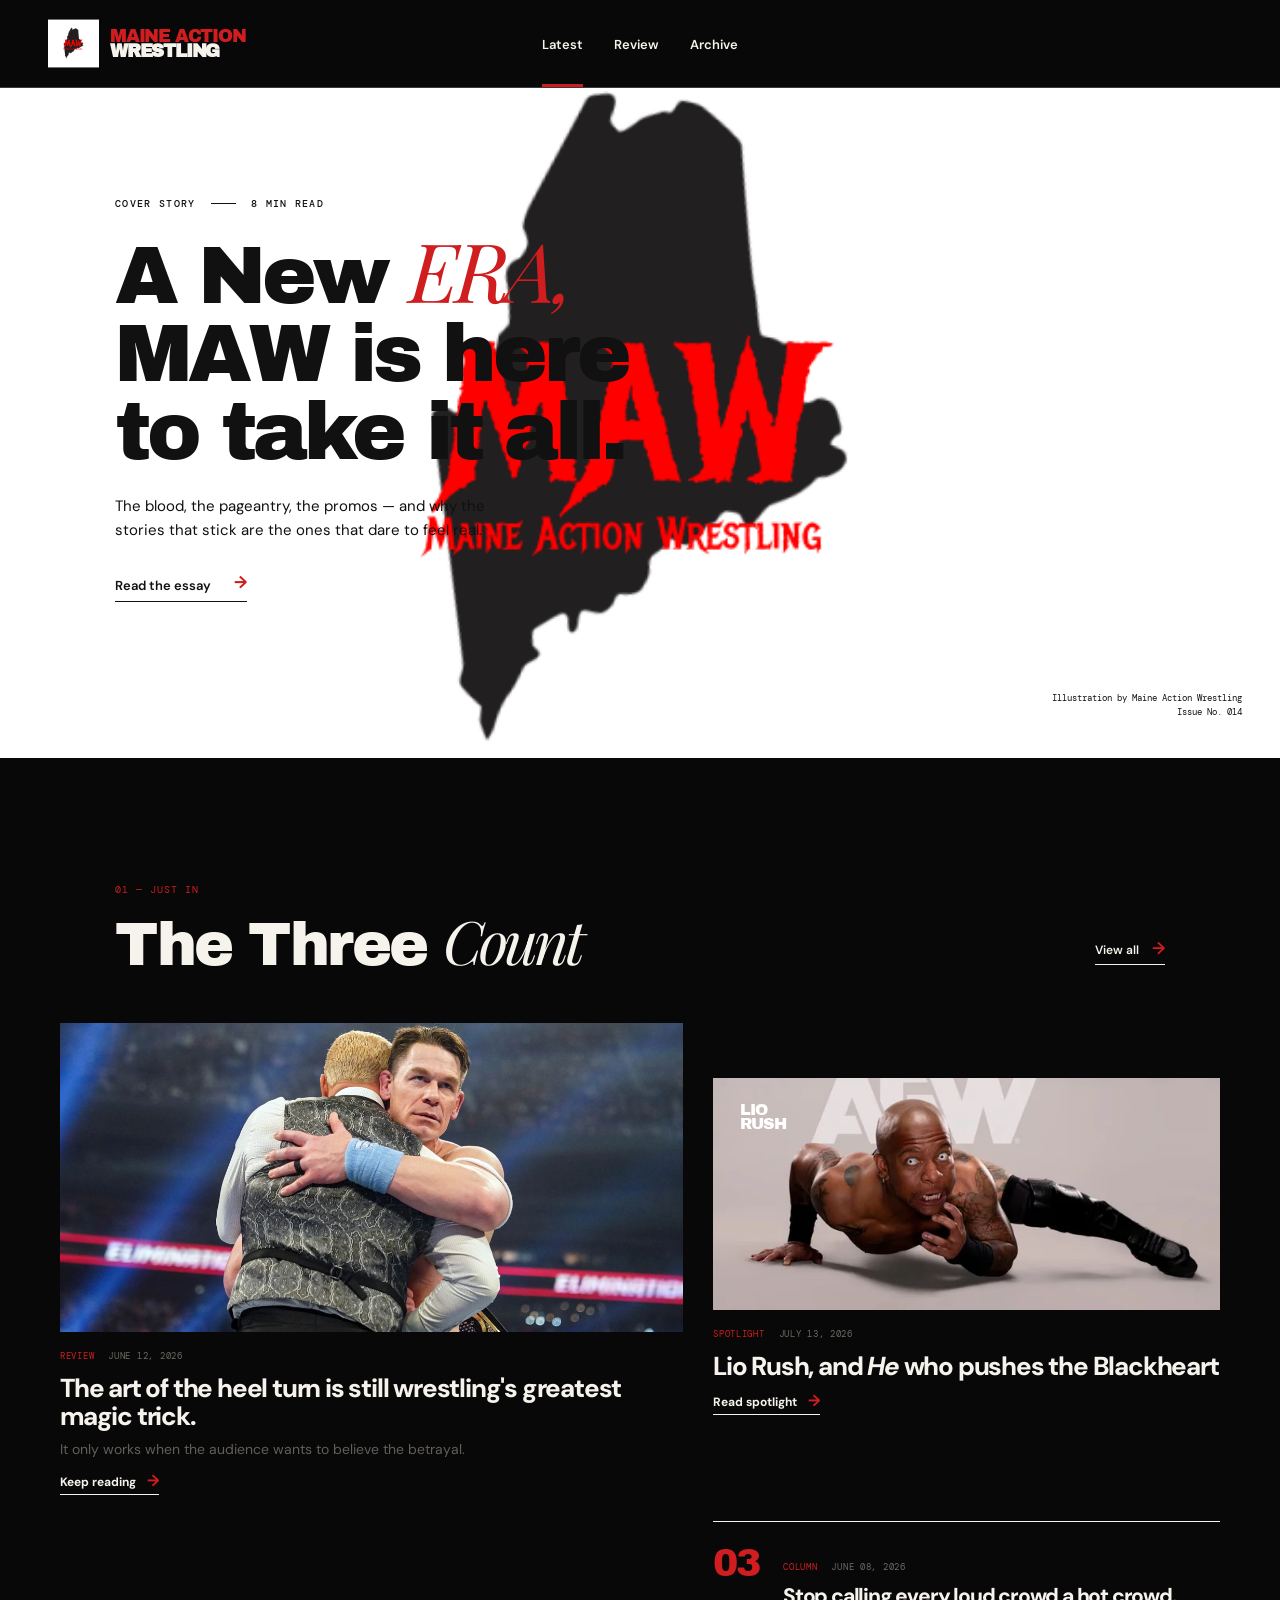
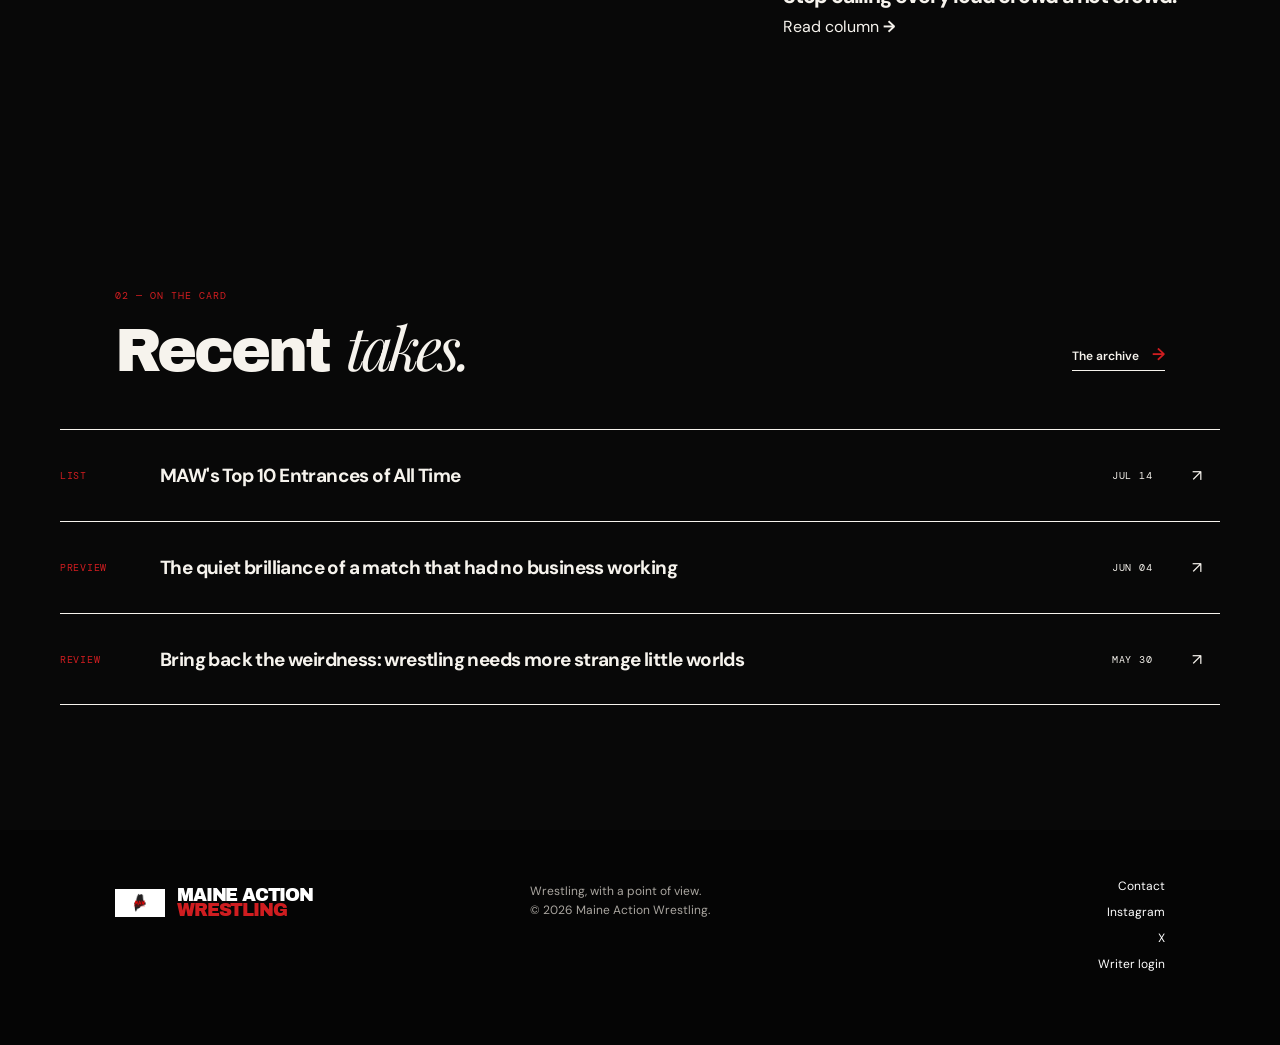
==== commit 96cab7d1: "Add files via upload" ====
--- a/index.html
+++ b/index.html
@@ -42,7 +42,7 @@
         <p class="photo-note">Illustration by Maine Action Wrestling<br>Issue No. 014</p>
       </section>
 
-      <section class="section-head" id="review"><p>01 — JUST IN</p><h2>The<br>Three <em>Count</em></h2><a href="#archive">View all <span>→</span></a></section>
+      <section class="section-head" id="review"><p>01 — JUST IN</p><h2>The Three <em>Count</em></h2><a href="#archive">View all <span>→</span></a></section>
       <section class="story-grid" id="story">
         <article class="story-card large-card">
           <div class="card-image review-image"><img src="cena-review.webp" alt="John Cena embracing Cody Rhodes" /></div>
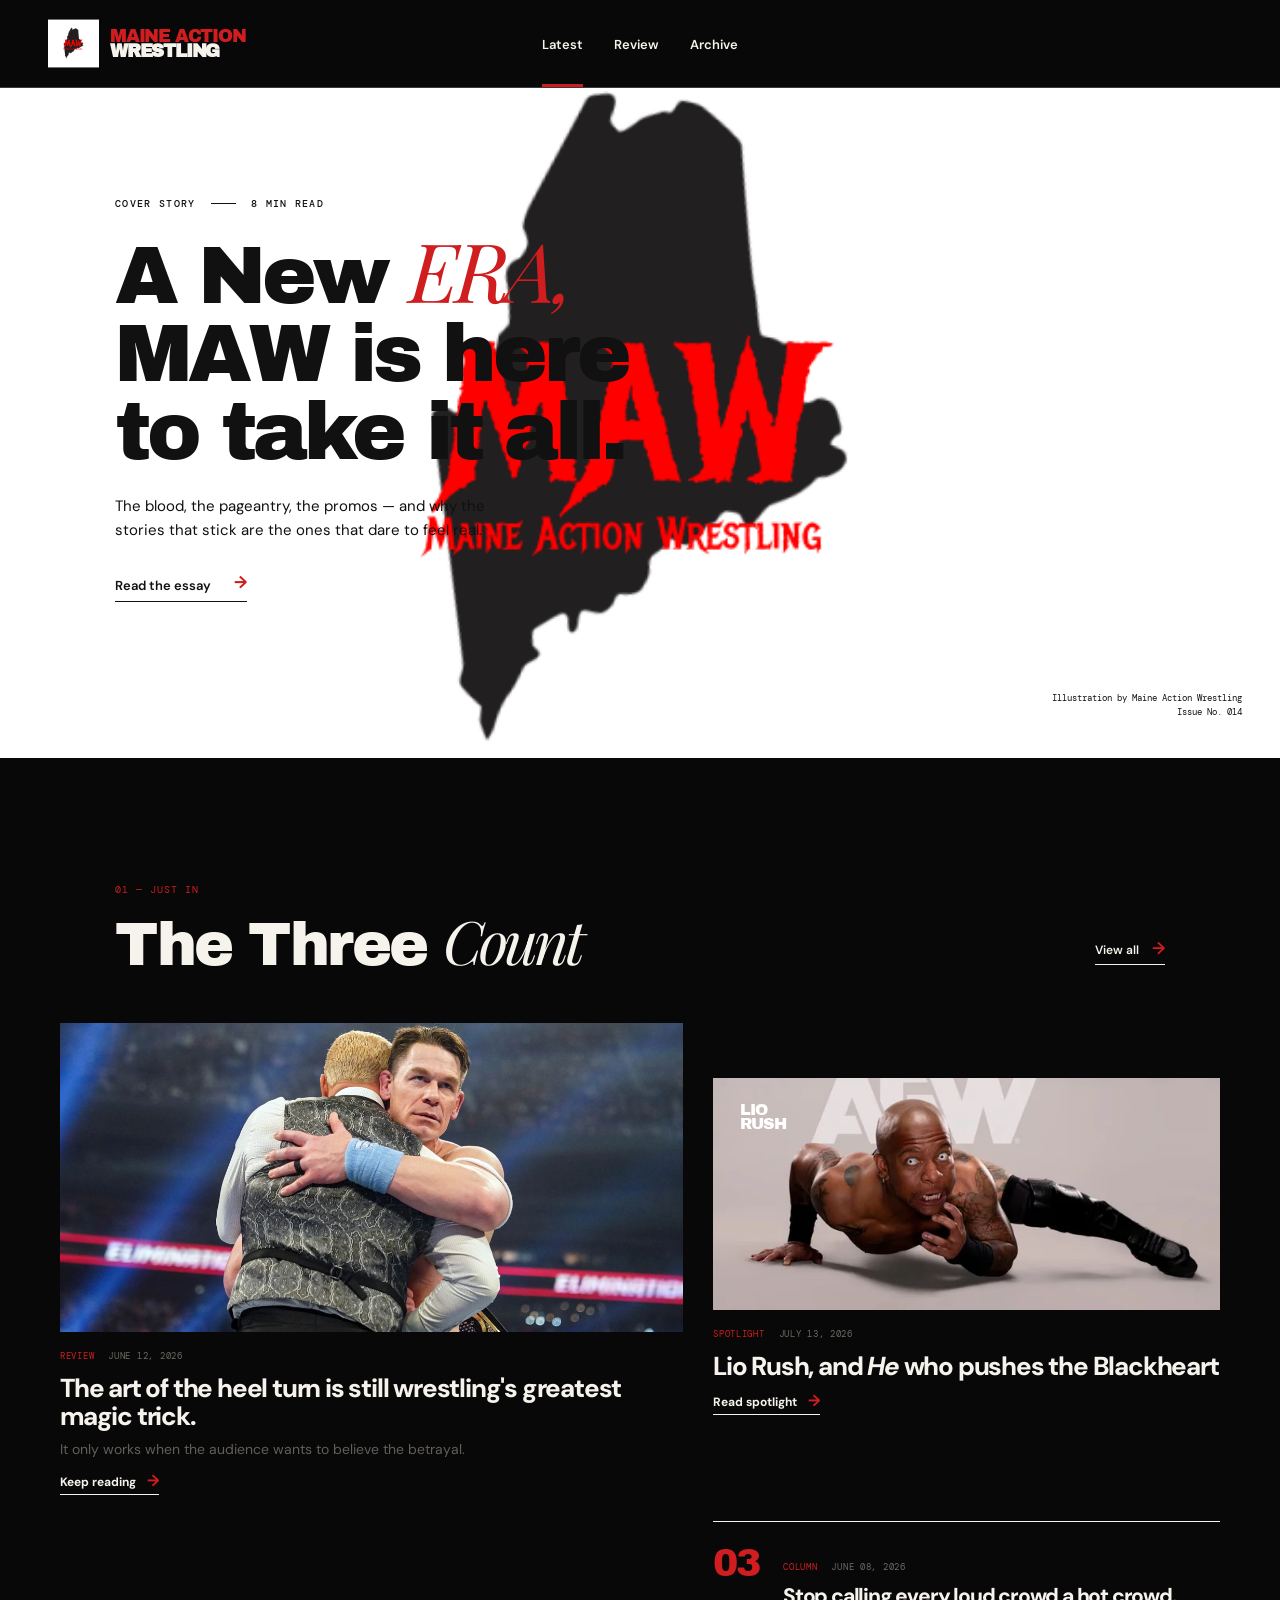
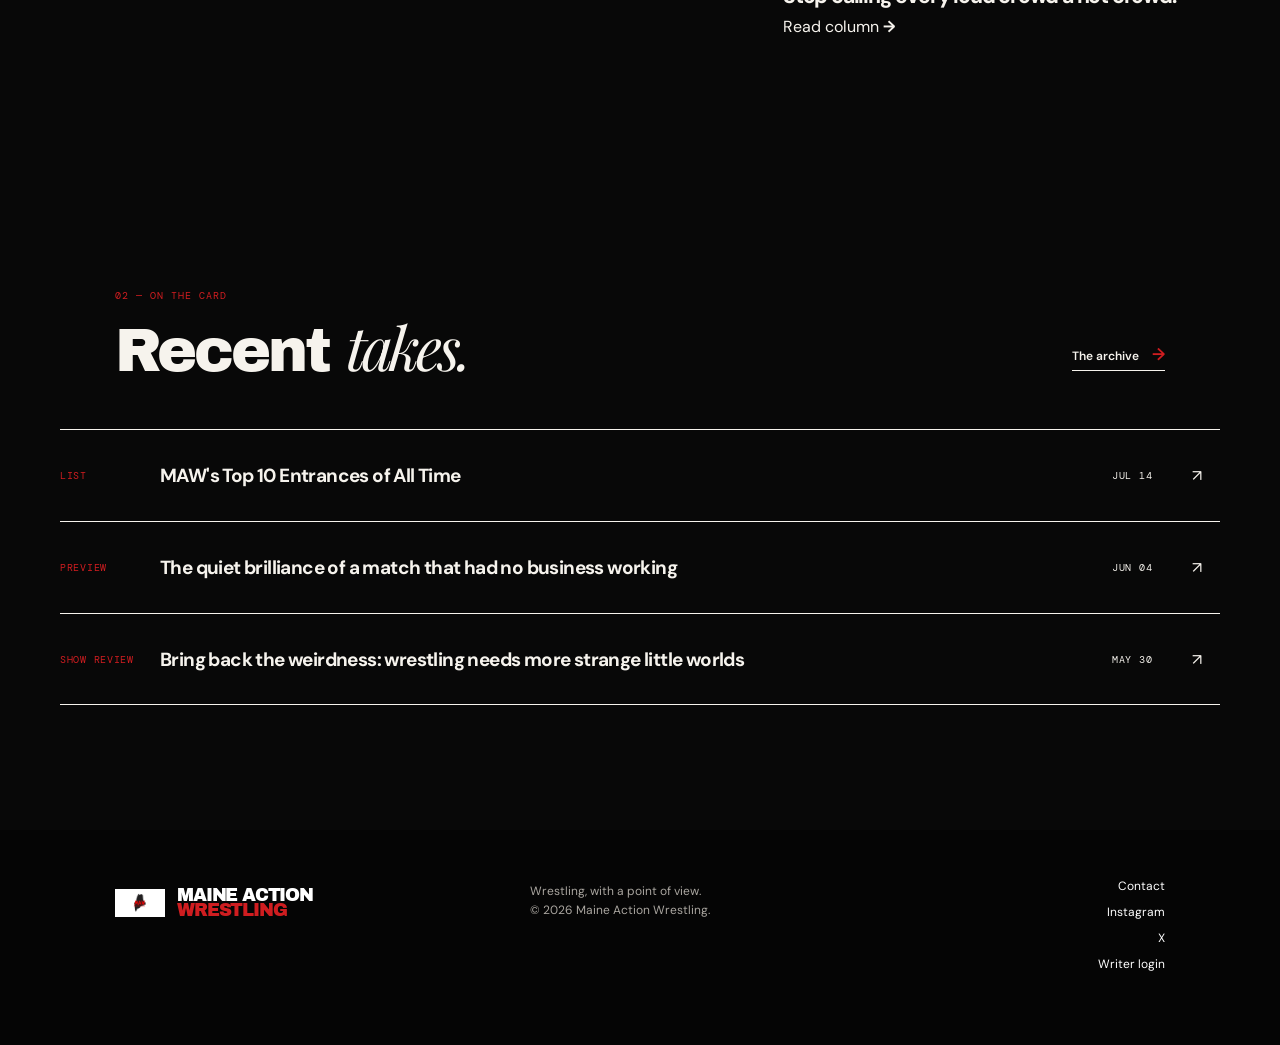
==== commit bf29aa3c: "Add files via upload" ====
--- a/index.html
+++ b/index.html
@@ -67,7 +67,7 @@
       <section class="recent-list">
       <article><span class="tag">LIST</span><h3>MAW's Top 10 Entrances of All Time</h3><span class="date">JUL 14</span><a href="#read">↗</a></article>
         <article><span class="tag">PREVIEW</span><h3>The quiet brilliance of a match that had no business working</h3><span class="date">JUN 04</span><a href="#read">↗</a></article>
-        <article><span class="tag">REVIEW</span><h3>Bring back the weirdness: wrestling needs more strange little worlds</h3><span class="date">MAY 30</span><a href="#read">↗</a></article>
+        <article><span class="tag">SHOW REVIEW</span><h3>Bring back the weirdness: wrestling needs more strange little worlds</h3><span class="date">MAY 30</span><a href="#read">↗</a></article>
       </section>
     </main>
     <footer>
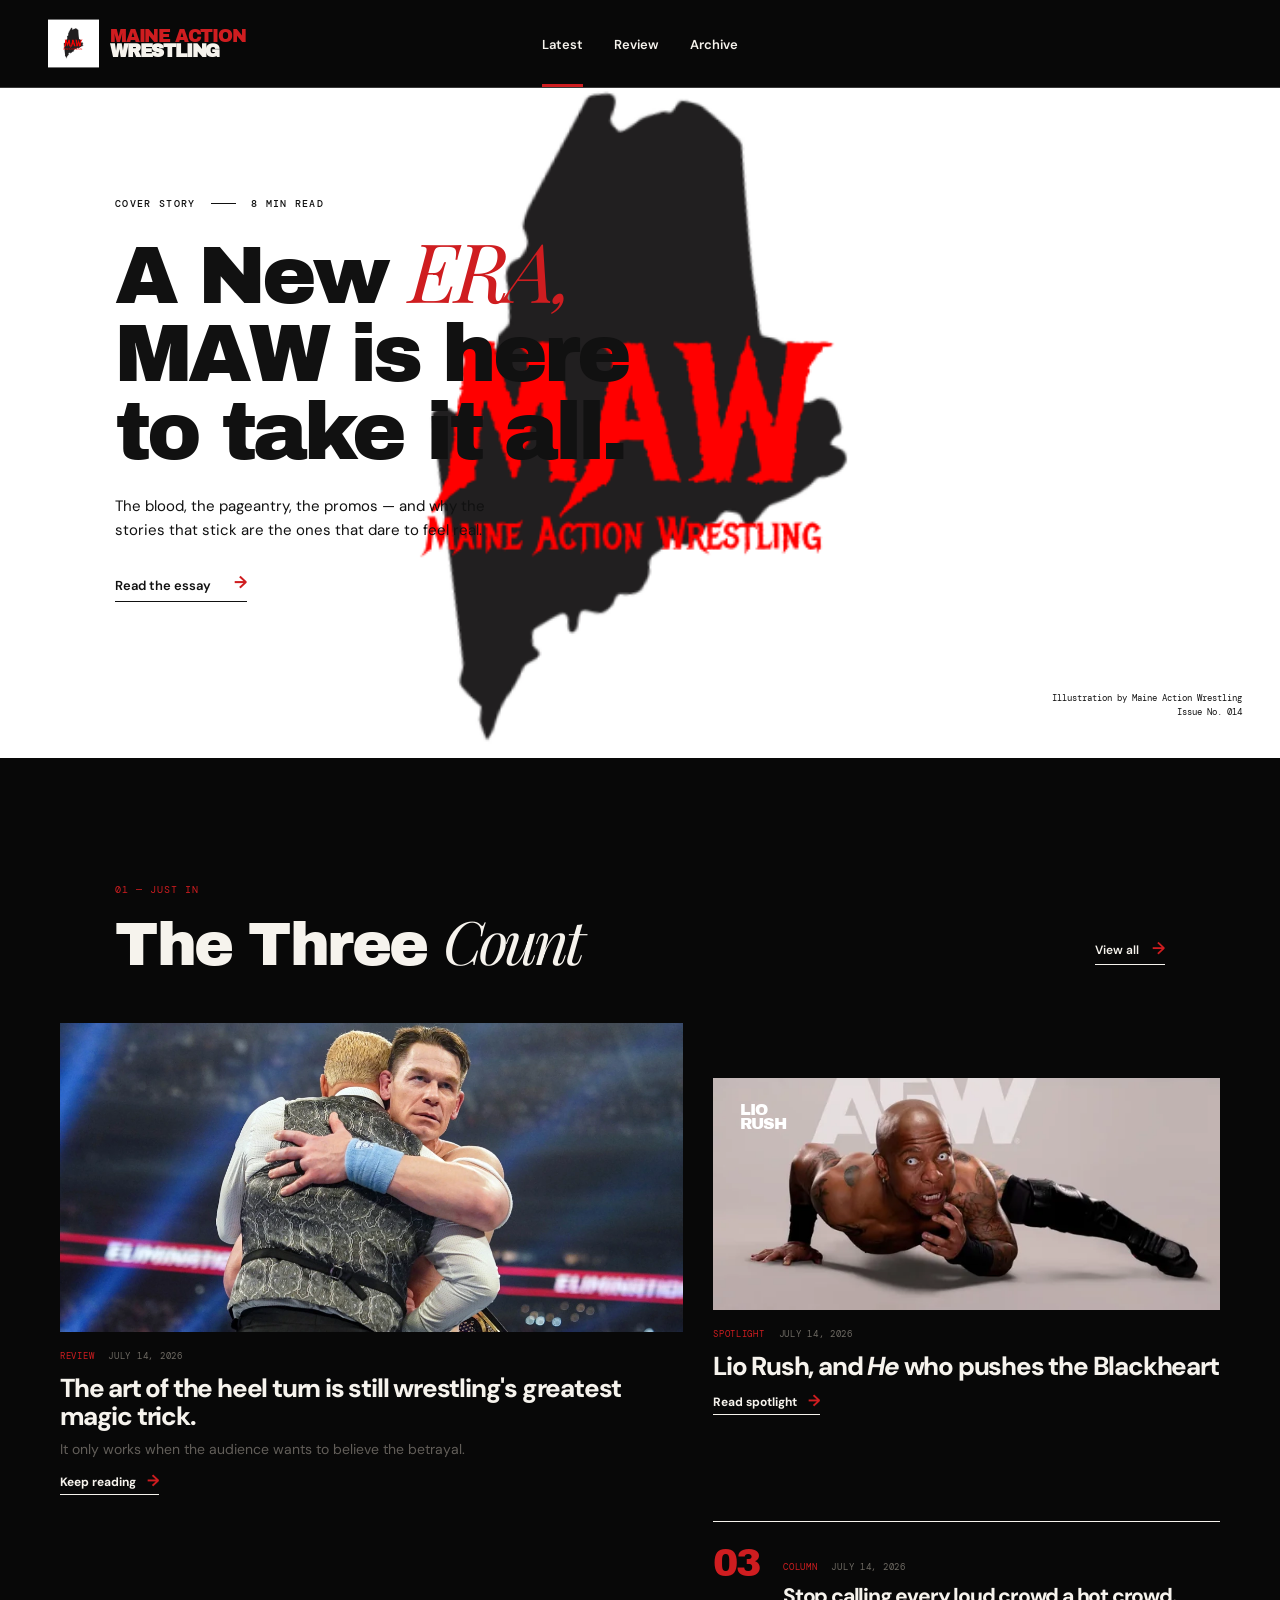
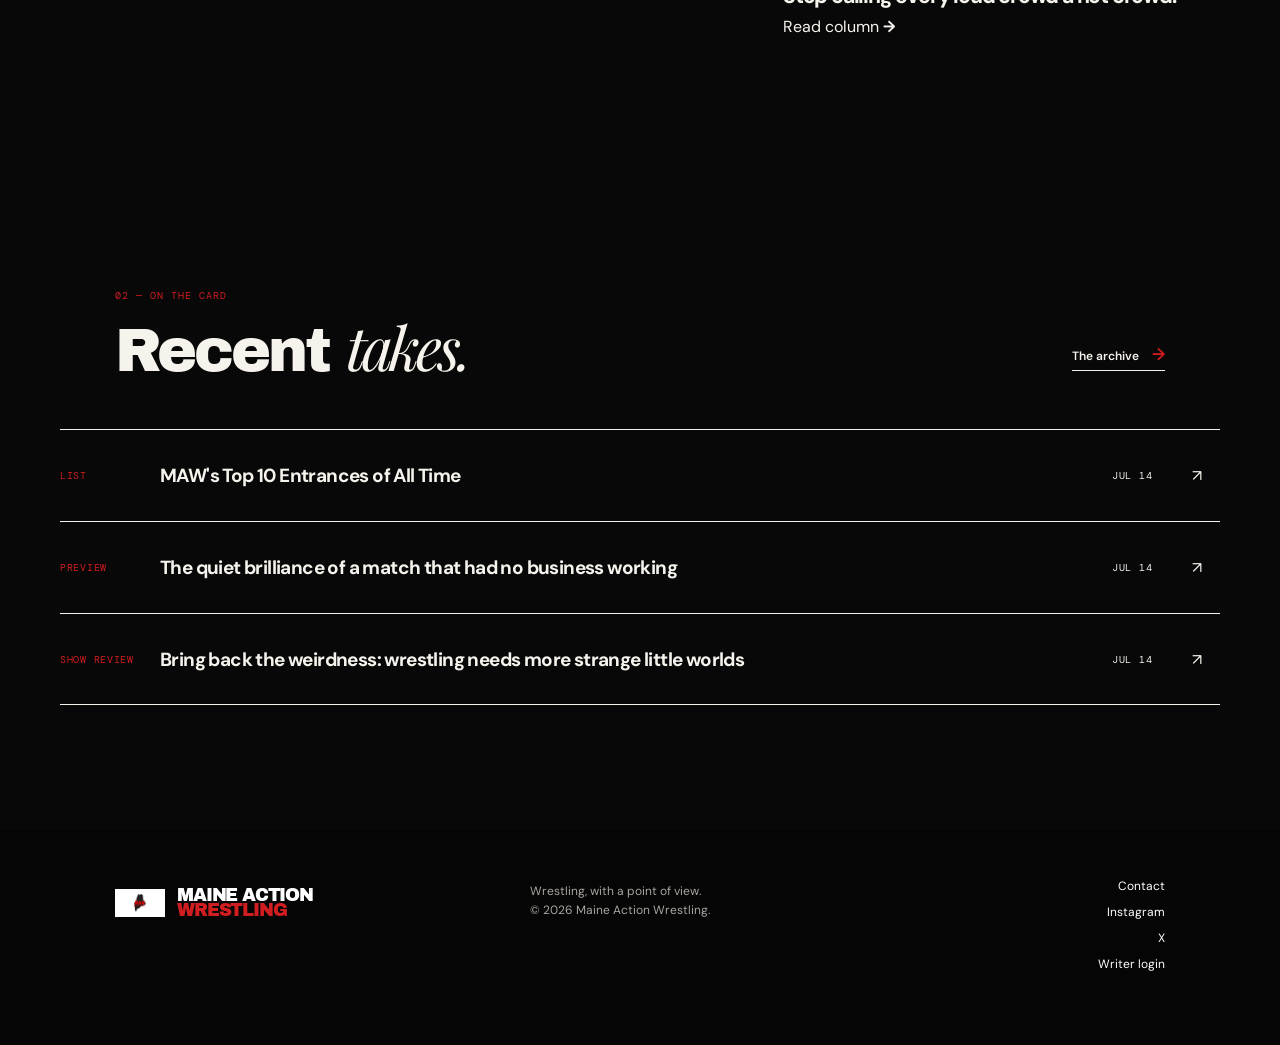
==== commit a4af26a6: "Add files via upload" ====
--- a/index.html
+++ b/index.html
@@ -46,28 +46,28 @@
       <section class="story-grid" id="story">
         <article class="story-card large-card">
           <div class="card-image review-image"><img src="cena-review.webp" alt="John Cena embracing Cody Rhodes" /></div>
-          <div class="article-meta"><span>Review</span><span>June 12, 2026</span></div>
+          <div class="article-meta"><span>Review</span><span>July 14, 2026</span></div>
           <h3>The art of the heel turn is still wrestling's greatest magic trick.</h3>
           <p>It only works when the audience wants to believe the betrayal.</p>
           <a href="#read">Keep reading <b>→</b></a>
         </article>
         <article class="story-card feature-card">
           <div class="card-image reaction-image"><span class="image-label">LIO<br>RUSH</span><img src="lio-rush.webp" alt="Lio Rush" /></div>
-          <div class="article-meta"><span>Spotlight</span><span>July 13, 2026</span></div>
+          <div class="article-meta"><span>Spotlight</span><span>July 14, 2026</span></div>
           <h3><a href="article.html?article=Lio-Rush-and-He-who-pushes-the-Blackheart" style="color:inherit;text-decoration:none">Lio Rush, and <em>He</em> who pushes the Blackheart</a></h3>
           <a href="article.html?article=Lio-Rush-and-He-who-pushes-the-Blackheart">Read spotlight <b>→</b></a>
         </article>
         <article class="story-card list-card">
           <div class="number">03</div>
-          <div><div class="article-meta"><span>Column</span><span>June 08, 2026</span></div><h3>Stop calling every loud crowd a hot crowd.</h3><a href="#read">Read column <b>→</b></a></div>
+          <div><div class="article-meta"><span>Column</span><span>July 14, 2026</span></div><h3>Stop calling every loud crowd a hot crowd.</h3><a href="#read">Read column <b>→</b></a></div>
         </article>
       </section>
 
       <section class="section-head recent-head" id="archive"><p>02 — ON THE CARD</p><h2>Recent <em>takes.</em></h2><a href="articles.html">The archive <span>→</span></a></section>
       <section class="recent-list">
       <article><span class="tag">LIST</span><h3>MAW's Top 10 Entrances of All Time</h3><span class="date">JUL 14</span><a href="#read">↗</a></article>
-        <article><span class="tag">PREVIEW</span><h3>The quiet brilliance of a match that had no business working</h3><span class="date">JUN 04</span><a href="#read">↗</a></article>
-        <article><span class="tag">SHOW REVIEW</span><h3>Bring back the weirdness: wrestling needs more strange little worlds</h3><span class="date">MAY 30</span><a href="#read">↗</a></article>
+        <article><span class="tag">PREVIEW</span><h3>The quiet brilliance of a match that had no business working</h3><span class="date">JUL 14</span><a href="#read">↗</a></article>
+        <article><span class="tag">SHOW REVIEW</span><h3>Bring back the weirdness: wrestling needs more strange little worlds</h3><span class="date">JUL 14</span><a href="#read">↗</a></article>
       </section>
     </main>
     <footer>
